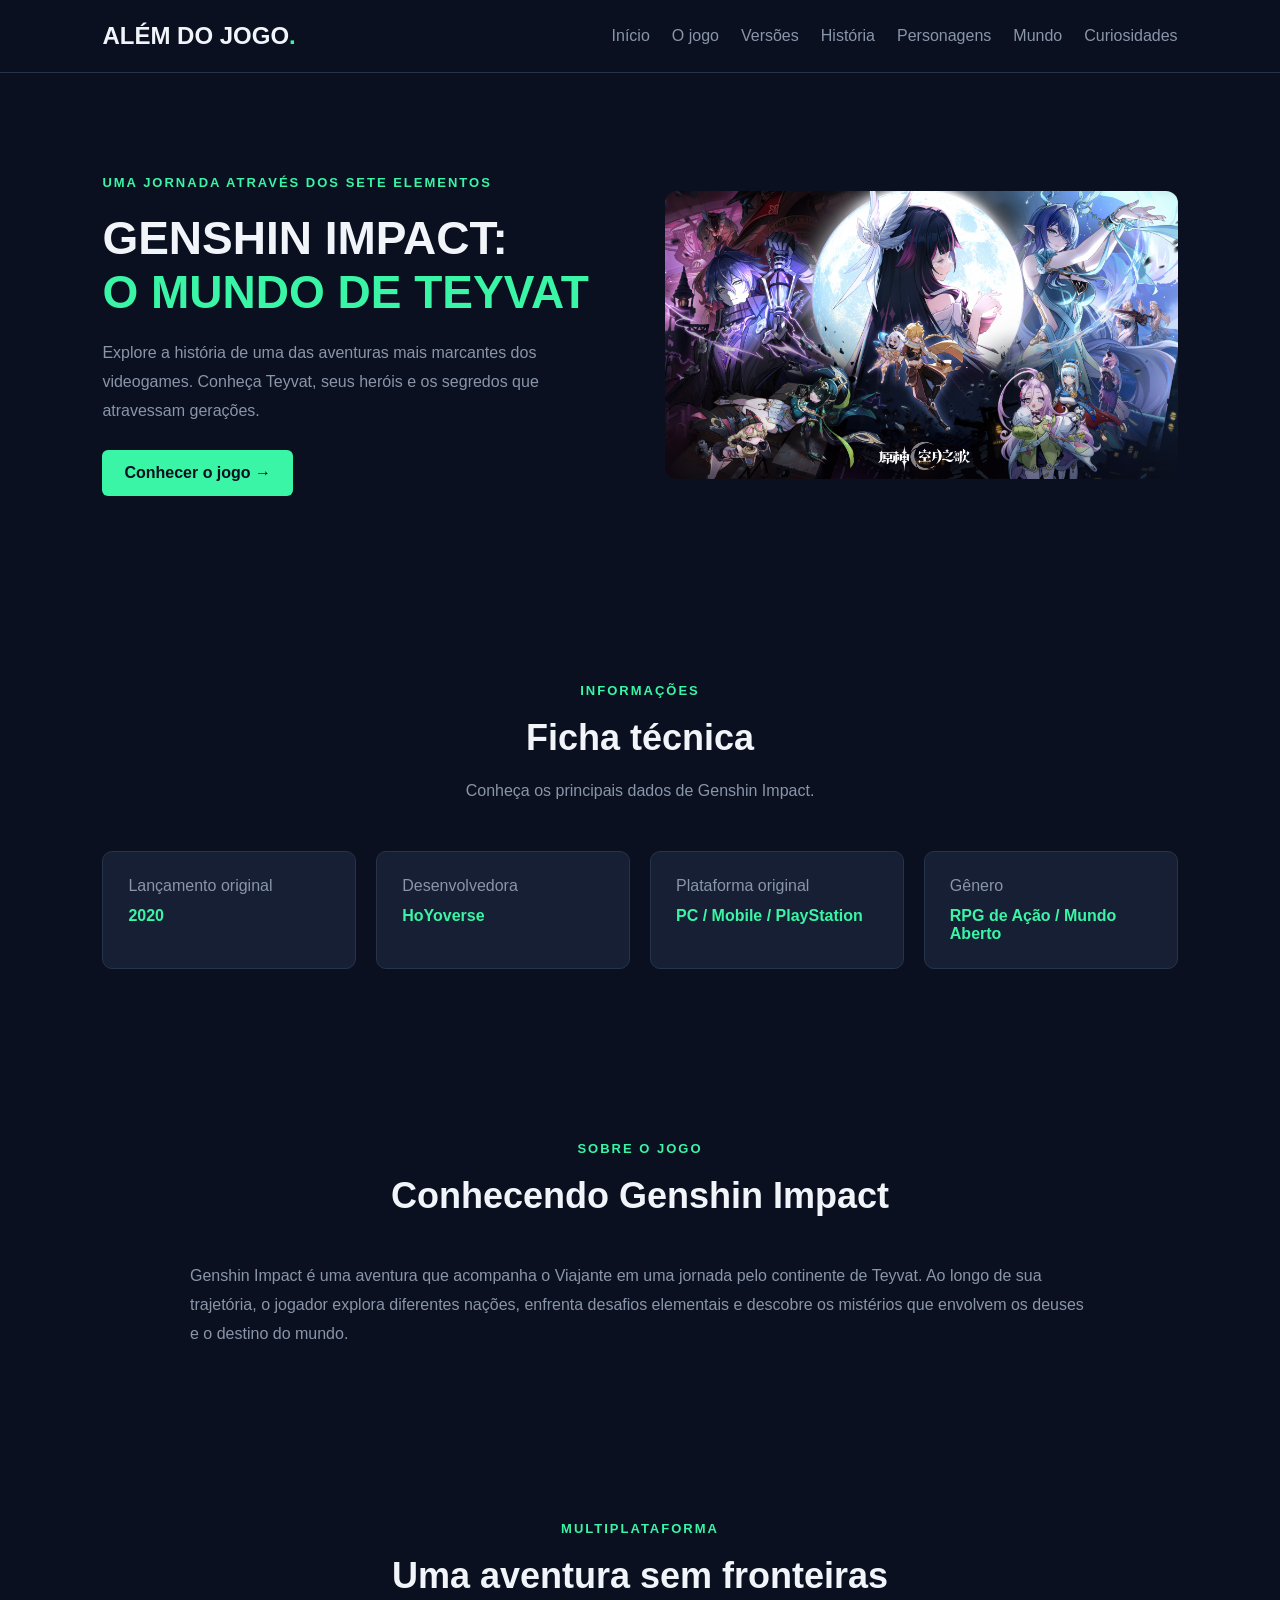
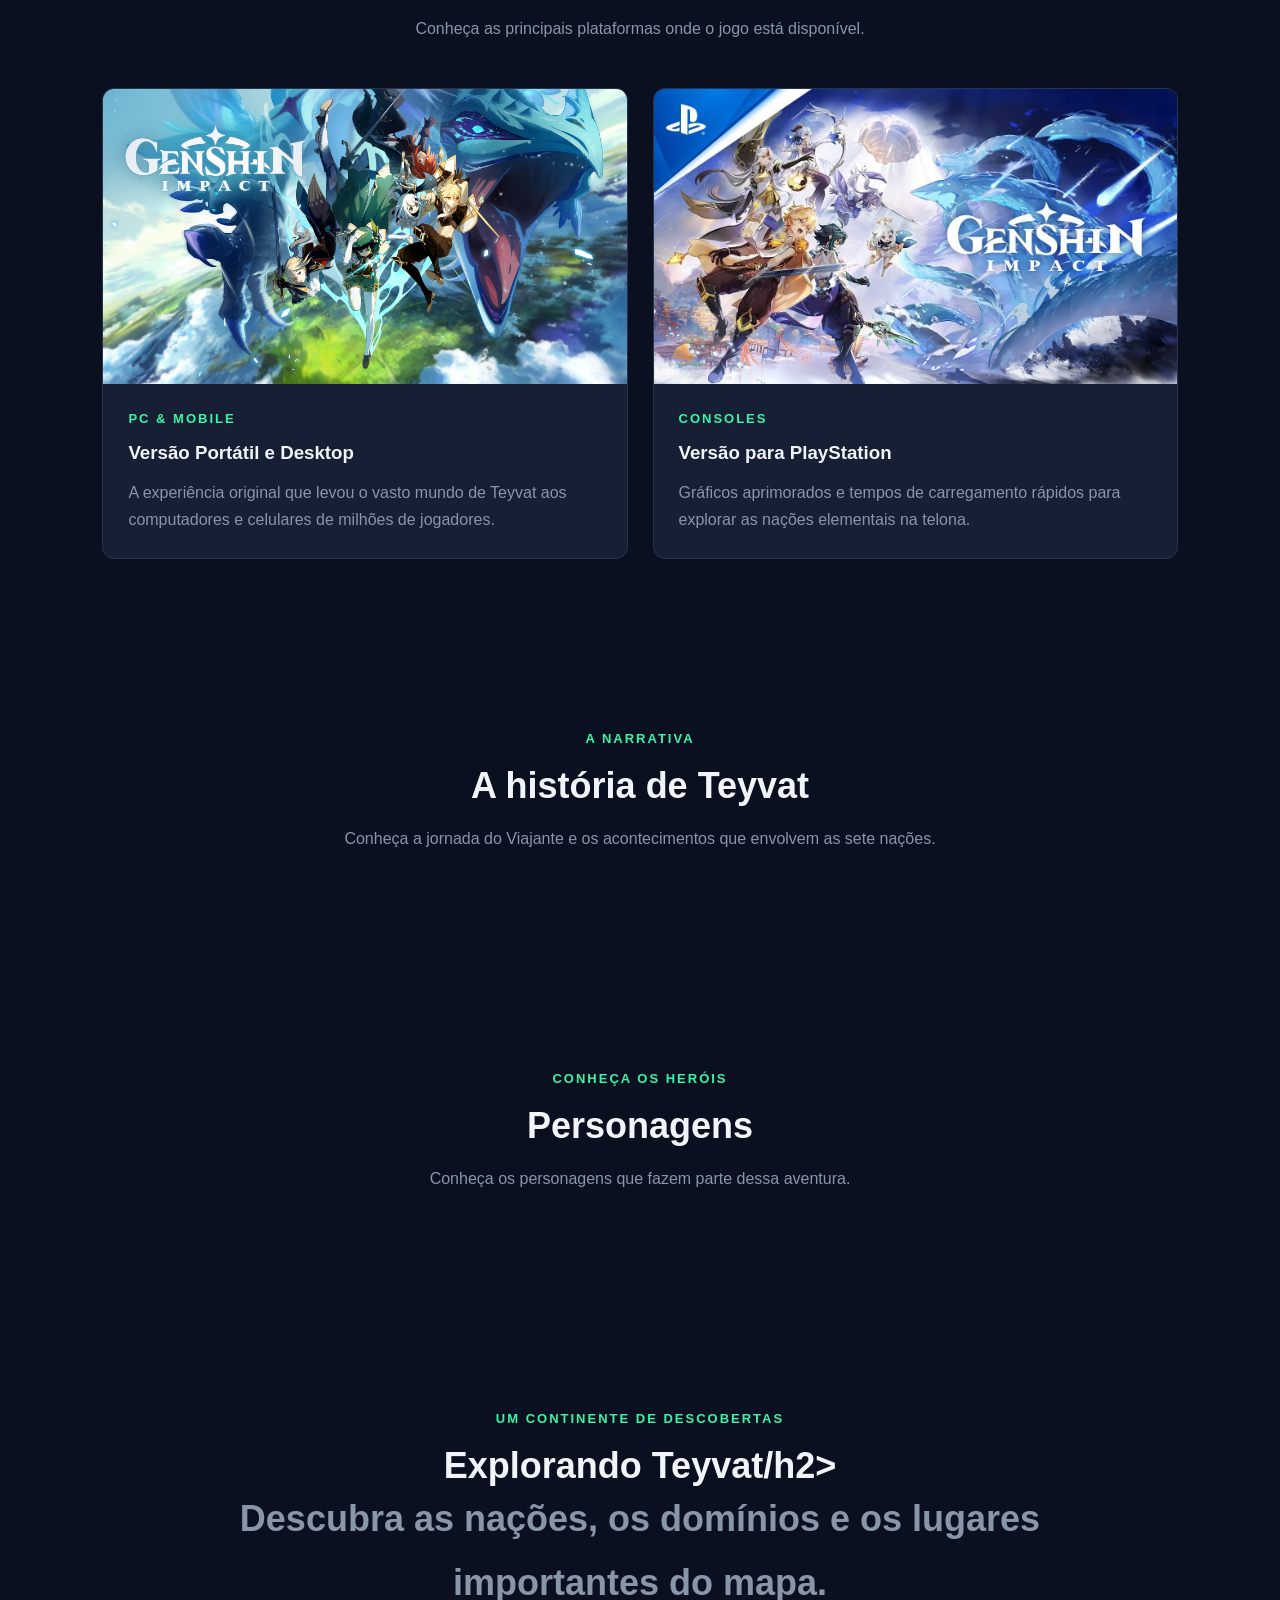
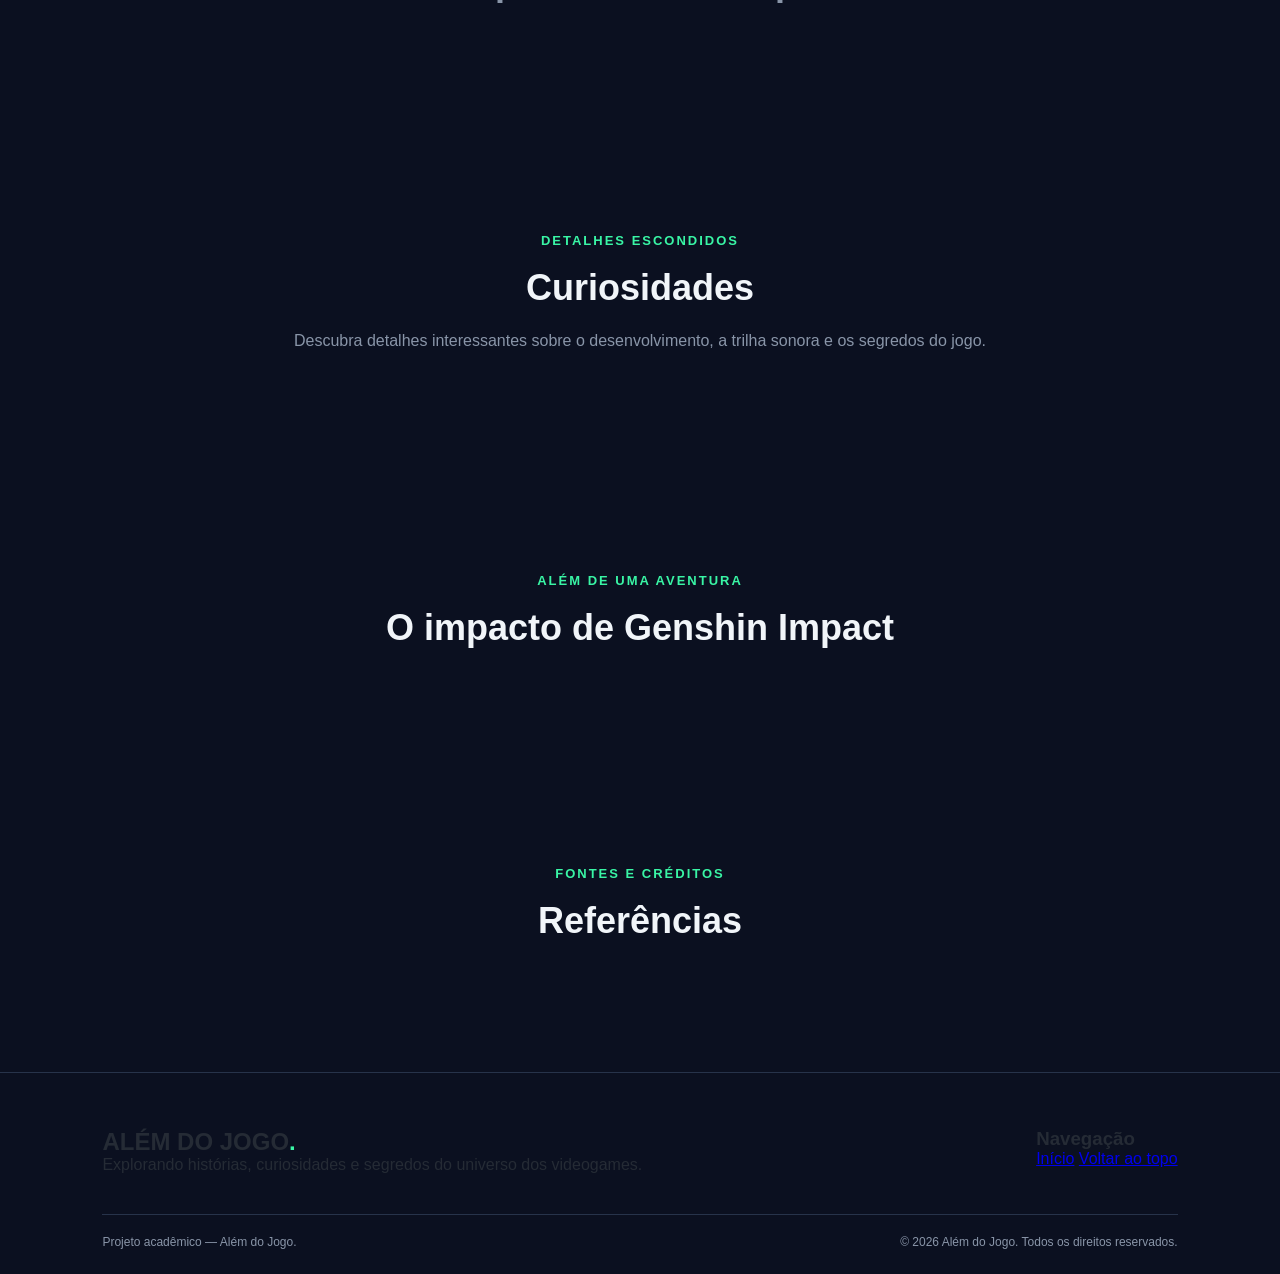
==== pages/genshin.html @ 9cc06ece "Feature:Genshin impact e htmls de cada jogo" ====
<!DOCTYPE html>
<html lang="pt-BR">

<head>
    <meta charset="UTF-8">
    <meta name="viewport" content="width=device-width, initial-scale=1.0">

    <title>Genshin Impact | Além do Jogo</title>

    <!-- CSS GLOBAL -->
    <link rel="stylesheet" href="../css/style.css">

    <!-- CSS EXCLUSIVO DA PÁGINA -->
    <link rel="stylesheet" href="../css/genshin.css">
</head>

<body>

    <!-- CABEÇALHO -->
    <header class="zelda-header">

        <a href="../index.html" class="zelda-logo">
            ALÉM DO JOGO<span>.</span>
        </a>

        <nav class="zelda-nav">
            <a href="../index.html">Início</a>
            <a href="#apresentacao">O jogo</a>
            <a href="#versoes">Versões</a>
            <a href="#historia">História</a>
            <a href="#personagens">Personagens</a>
            <a href="#hyrule">Mundo</a>
            <a href="#curiosidades">Curiosidades</a>
        </nav>

    </header>


    <main>

        <!-- APRESENTAÇÃO -->
        <section class="zelda-hero" id="apresentacao">

            <div class="zelda-hero-conteudo">

                <span class="zelda-etiqueta">
                    UMA JORNADA ATRAVÉS DOS SETE ELEMENTOS
                </span>

                <h1>
                    GENSHIN IMPACT:
                    <span>O MUNDO DE TEYVAT</span>
                </h1>

                <p>
                    Explore a história de uma das aventuras mais
                    marcantes dos videogames. Conheça Teyvat,
                    seus heróis e os segredos que atravessam gerações.
                </p>

                <a href="#conhecendo" class="zelda-botao">
                    Conhecer o jogo →
                </a>

            </div>

            <div class="zelda-hero-imagem">

                <img
                    src="../assets/images/genshin.jpg"
                    alt="Imagem de divulgação de The Legend of Zelda"
                >

            </div>

        </section>


        <!-- FICHA TÉCNICA -->
        <section class="zelda-secao" id="ficha">

            <div class="zelda-titulo-secao">

                <span class="zelda-etiqueta">INFORMAÇÕES</span>

                <h2>Ficha técnica</h2>

                <p>
                    Conheça os principais dados de Genshin Impact.
                </p>

            </div>

            <div class="zelda-ficha">

                <div class="zelda-ficha-item">
                    <span>Lançamento original</span>
                    <strong>2020</strong>
                </div>

                <div class="zelda-ficha-item">
                    <span>Desenvolvedora</span>
                    <strong>HoYoverse</strong>
                </div>

                <div class="zelda-ficha-item">
                    <span>Plataforma original</span>
                    <strong>PC / Mobile / PlayStation</strong>
                </div>

                <div class="zelda-ficha-item">
                    <span>Gênero</span>
                    <strong>RPG de Ação / Mundo Aberto</strong>
                </div>

            </div>

        </section>


        <!-- CONHECENDO O JOGO -->
        <section class="zelda-secao" id="conhecendo">

            <div class="zelda-titulo-secao">

                <span class="zelda-etiqueta">SOBRE O JOGO</span>

                <h2>Conhecendo Genshin Impact</h2>

            </div>

            <div class="zelda-texto">

                <p>
                    Genshin Impact é uma aventura que acompanha o Viajante em uma jornada pelo continente de Teyvat.
                    Ao longo de sua trajetória, o jogador explora diferentes nações,
                    enfrenta desafios elementais e descobre os mistérios
                    que envolvem os deuses e o destino do mundo.
                </p>

            </div>

        </section>


        <!-- VERSÕES -->
        <section class="zelda-secao" id="versoes">

            <div class="zelda-titulo-secao">

                <span class="zelda-etiqueta">MULTIPLATAFORMA</span>

                <h2>Uma aventura sem fronteiras</h2>

                <p>
                    Conheça as principais plataformas onde o jogo está disponível.
                </p>

            </div>

            <div class="zelda-versoes">

                <article class="zelda-versao-card">

                    <div class="zelda-versao-imagem">
                        <img
                            src="../assets/images/genshinpc1.jpg"
                            alt="The Legend of Zelda: Ocarina of Time, versão original de 1998"
                            loading="lazy"
                        >

                    </div>

                    <div class="zelda-versao-conteudo">

                        <span class="zelda-etiqueta">PC & MOBILE</span>

                        <h3>Versão Portátil e Desktop</h3>

                        <p>
                            A experiência original que levou o vasto mundo de Teyvat
                            aos computadores e celulares de milhões de jogadores.
                        </p>

                    </div>

                </article>


                <article class="zelda-versao-card">

                    <div class="zelda-versao-imagem">
                        <img
                            src="../assets/images/genshinps4.jpeg"
                            alt="The Legend of Zelda: Ocarina of Time, versão remake de 2026"
                            loading="lazy"
                        >
                    </div>

                    <div class="zelda-versao-conteudo">

                        <span class="zelda-etiqueta">CONSOLES</span>

                        <h3>Versão para PlayStation</h3>

                        <p>
                            Gráficos aprimorados e tempos de carregamento rápidos
                            para explorar as nações elementais na telona.
                        </p>

                    </div>

                </article>

            </div>

        </section>


        <!-- HISTÓRIA -->
        <section class="zelda-secao" id="historia">

            <div class="zelda-titulo-secao">

                <span class="zelda-etiqueta">A NARRATIVA</span>

                <h2>A história de Teyvat</h2>

                <p>
                    Conheça a jornada do Viajante e os acontecimentos
                    que envolvem as sete nações.
                </p>

            </div>

            <div class="zelda-texto">
                <!-- Conteúdo da história será desenvolvido posteriormente -->
            </div>

        </section>


        <!-- PERSONAGENS -->
        <section class="zelda-secao" id="personagens">

            <div class="zelda-titulo-secao">

                <span class="zelda-etiqueta">CONHEÇA OS HERÓIS</span>

                <h2>Personagens</h2>

                <p>
                    Conheça os personagens que fazem parte dessa aventura.
                </p>

            </div>

            <div class="zelda-personagens">
                <!-- Cards dos personagens serão adicionados posteriormente -->
            </div>

        </section>


        <!-- HYRULE -->
        <section class="zelda-secao" id="hyrule">

            <div class="zelda-titulo-secao">

                <span class="zelda-etiqueta">UM CONTINENTE DE DESCOBERTAS</span>

                <h2>Explorando Teyvat/h2>

                <p>
                    Descubra as nações, os domínios e os lugares
                    importantes do mapa.
                </p>

            </div>

            <div class="zelda-regioes">
                <!-- Cards das regiões serão adicionados posteriormente -->
            </div>

        </section>


        <!-- CURIOSIDADES -->
        <section class="zelda-secao" id="curiosidades">

            <div class="zelda-titulo-secao">

                <span class="zelda-etiqueta">DETALHES ESCONDIDOS</span>

                <h2>Curiosidades</h2>

                <p>
                    Descubra detalhes interessantes sobre o desenvolvimento,
                    a trilha sonora e os segredos do jogo.
                </p>

            </div>

            <div class="zelda-curiosidades">
                <!-- Conteúdo será desenvolvido posteriormente -->
            </div>

        </section>


        <!-- LEGADO -->
        <section class="zelda-secao" id="legado">

            <div class="zelda-titulo-secao">

                <span class="zelda-etiqueta">ALÉM DE UMA AVENTURA</span>

                <h2>O impacto de Genshin Impact</h2>

            </div>

            <div class="zelda-texto">
                <!-- Conteúdo será desenvolvido posteriormente -->
            </div>

        </section>


        <!-- REFERÊNCIAS -->
        <section class="zelda-secao" id="referencias">

            <div class="zelda-titulo-secao">

                <span class="zelda-etiqueta">FONTES E CRÉDITOS</span>

                <h2>Referências</h2>

            </div>

            <div class="zelda-referencias">
                <!-- Fontes e créditos das imagens serão adicionados aqui -->
            </div>

        </section>

    </main>


    <!-- RODAPÉ -->
    <footer class="rodape">

        <div class="rodape-conteudo">

            <div>
                <h2>ALÉM DO JOGO<span>.</span></h2>

                <p>
                    Explorando histórias, curiosidades e segredos
                    do universo dos videogames.
                </p>
            </div>

            <div>
                <h3>Navegação</h3>

                <a href="../index.html">Início</a>
                <a href="#apresentacao">Voltar ao topo</a>
            </div>

        </div>

        <div class="rodape-final">
            <p>Projeto acadêmico — Além do Jogo.</p>
            <p>© 2026 Além do Jogo. Todos os direitos reservados.</p>
        </div>

    </footer>

</body>
</html>
---- css/style.css ----
/*
   1. VARIÁVEIS GLOBAIS
*/

:root {
    --cor-principal: #101A30;
    --cor-destaque: #D6B56D;
    --cor-secundaria: #477A56;
    --cor-fundo: #F4F5F2;
    --cor-texto: #252B35;
    --cor-borda: #DCE1E5;
}

/*
   2. CONFIGURAÇÕES GERAIS
*/

* {
    margin: 0;
    padding: 0;
    box-sizing: border-box;
}

body {
    background-color: var(--cor-fundo);
    color: var(--cor-texto);
    font-family: Arial, sans-serif;
}

header {
    background-color: var(--cor-principal);
    color: white;
    padding: 30px;
    text-align: center;
}

header h1 {
    color: var(--cor-destaque);
    margin-bottom: 10px;
}



.cabecalho {
    background-color: #0B1020;

    display: flex;
    justify-content: space-between;
    align-items: center;

    padding: 20px 8%;
    border-bottom: 1px solid #27334A;
}


.logo {
    color: #F1F5F9;
    font-size: 23px;
    font-weight: bold;
    text-decoration: none;
}

.logo span {
    color: #39F5A5;
}


.menu {
    display: flex;
    gap: 30px;
}

.menu a {
    color: #8995A8;
    text-decoration: none;
    font-size: 14px;

    transition: color 0.3s;
}

.menu a:hover {
    color: #39F5A5;
}


/*
   BANNER PRINCIPAL
*/

.banner {
    background-color: #0B1020;

    min-height: 450px;
    padding: 70px 8%;

    display: flex;
    align-items: center;
}

.banner-conteudo {
    max-width: 600px;
}

.etiqueta {
    color: #39F5A5;
    font-size: 12px;
    font-weight: bold;
    letter-spacing: 2px;
}

.banner h1 {
    color: #F1F5F9;
    font-size: 46px;
    line-height: 1.2;
    margin: 20px 0;
}

.banner p {
    color: #8995A8;
    font-size: 16px;
    margin-bottom: 25px;
}

.botao {
    display: inline-block;

    background-color: #39F5A5;
    color: #0B1020;

    padding: 12px 22px;
    border-radius: 6px;

    font-weight: bold;
    text-decoration: none;

    transition: 0.3s;
}

.botao:hover {
    background-color: #D6B56D;
    transform: translateY(-3px);
}


/* ILUSTRAÇÃO DO BANNER */

.banner-visual {
    flex: 1;
    min-height: 350px;

    background-color: #151E32;
    border: 1px solid #27334A;
    border-radius: 16px;

    display: flex;
    align-items: center;
    justify-content: center;

    position: relative;
}

.portal {
    width: 210px;
    height: 210px;

    border: 2px solid #39F5A5;
    border-radius: 50%;

    display: flex;
    align-items: center;
    justify-content: center;

    box-shadow: 0 0 25px rgba(57, 245, 165, 0.3);
    animation: pulsar 3s ease-in-out infinite;
}

.portal-centro {
    width: 145px;
    height: 145px;

    border: 1px solid #D6B56D;
    border-radius: 50%;

    display: flex;
    align-items: center;
    justify-content: center;
}

.portal-centro span {
    color: #39F5A5;
    font-size: 55px;
}

.texto-visual {
    position: absolute;
    bottom: 20px;

    color: #F1F5F9;
    font-size: 12px;
    letter-spacing: 4px;
}

/* ANIMAÇÃO DO PORTAL */

@keyframes pulsar {

    0%, 100% {
        transform: scale(1);
        box-shadow: 0 0 25px rgba(57, 245, 165, 0.3);
    }

    50% {
        transform: scale(1.04);
        box-shadow: 0 0 40px rgba(57, 245, 165, 0.55);
    }

}


/* 
   SEÇÃO DE CURIOSIDADES
 */

.curiosidades {
    background-color: #0B1020;
    padding: 70px 8%;
}

.secao-titulo {
    text-align: center;
    margin-bottom: 45px;
}

.secao-titulo h2 {
    color: #F1F5F9;
    font-size: 32px;
    margin: 12px 0;
}

.secao-titulo p {
    color: #8995A8;
    font-size: 15px;
}


/*
   CARDS DOS JOGOS
*/

.lista-jogos {
    display: grid;

    grid-template-columns: repeat(2, 1fr);
    gap: 25px;

    align-items: start;
}

/* CARD INDIVIDUAL */

.card-jogo {
    background-color: #151E32;

    border: 1px solid #27334A;
    border-radius: 12px;

    padding: 25px;

    transition: transform 0.3s, border-color 0.3s;
}

/* EFEITO AO PASSAR O MOUSE */

.card-jogo:hover {
    transform: translateY(-5px);
    border-color: #39F5A5;
}

.card-conteudo {
    display: flex;
    flex-direction: column;
    align-items: flex-start;
}

.categoria {
    color: #39F5A5;
    font-size: 11px;
    font-weight: bold;
    letter-spacing: 2px;
}

.card-jogo h3 {
    color: #F1F5F9;
    font-size: 21px;
    margin: 12px 0;
}

.card-jogo p {
    color: #8995A8;
    font-size: 14px;
    margin-bottom: 20px;
}

.card-jogo a {
    color: #39F5A5;
    font-weight: bold;
    text-decoration: none;

    transition: color 0.3s;
}

.card-jogo a:hover {
    color: #D6B56D;
}

/* CENTRALIZAR O ÚLTIMO CARD */

.card-jogo:last-child:nth-child(odd) {
    grid-column: 1 / -1;
    width: calc(50% - 12.5px);
    justify-self: center;
}


/* IMAGEM DOS CARDS */

.imagem-card {
    width: 100%;
    margin: 0;
    overflow: hidden;
}


.imagem-jogo {
    display: block;
    width: 100%;
    aspect-ratio: 2.2 / 1;

    object-fit: cover;
    object-position: center 35%;

    border-radius: 8px;
}


/* CRÉDITOS DA IMAGEM */

.imagem-card figcaption {
    color: #8995A8;
    font-size: 11px;
    margin-top: 10px;
    margin-bottom: 12px;
}

.imagem-card figcaption a {
    color: #39F5A5;
    text-decoration: none;
}

.imagem-card figcaption a:hover {
    text-decoration: underline;
}


/* 
   RESPONSIVIDADE
 */

@media (max-width: 768px) {

    .banner {
        flex-direction: column;
        align-items: stretch;
        gap: 35px;
        min-height: auto;
        padding: 55px 6%;
    }

    .banner-conteudo {
        width: 100%;
        max-width: 100%;
    }

    .banner h1 {
        font-size: 34px;
    }

    .banner-visual {
        flex: none;
        width: 100%;
        min-height: 280px;
        box-sizing: border-box;
    }

    .portal {
        width: 170px;
        height: 170px;
    }

    .texto-visual {
        font-size: 10px;
        letter-spacing: 3px;
    }

    
    .lista-jogos {
        grid-template-columns: 1fr;
    }

    .card-jogo:last-child:nth-child(odd) {
        grid-column: auto;
        width: 100%;
    }

        /* CABEÇALHO PARA CELULARES */

    .cabecalho {
        flex-direction: column;
        gap: 18px;
        padding: 18px 6%;
    }

    .menu {
        flex-wrap: wrap;
        justify-content: center;
        gap: 20px;
    }

    .menu a {
        font-size: 13px;
    }

}


/* SEÇÃO SOBRE */

.sobre {
    background-color: #0B1020;
    padding: 90px 8%;
}

.sobre-conteudo {
    max-width: 850px;
    margin: 0 auto;
}

.sobre h2 {
    color: #F1F5F9;
    font-size: 36px;
    margin: 20px 0;
}

.sobre p {
    color: #8995A8;
    font-size: 16px;
    line-height: 1.8;
    margin-bottom: 15px;
}


/* RODAPÉ */

.rodape {
    background-color: #0B1020;
    padding: 55px 8% 25px;
    border-top: 1px solid #27334A;
}

.rodape-conteudo {
    display: flex;
    justify-content: space-between;
    gap: 40px;
    padding-bottom: 40px;
}

.rodape-marca {
    max-width: 400px;
}

.rodape-marca p {
    color: #8995A8;
    font-size: 14px;
    line-height: 1.7;
    margin-top: 15px;
}

.rodape-links {
    display: flex;
    flex-direction: column;
    gap: 12px;
}

.rodape-links h3 {
    color: #F1F5F9;
    font-size: 16px;
    margin-bottom: 5px;
}

.rodape-links a {
    color: #8995A8;
    text-decoration: none;
    font-size: 14px;
    transition: color 0.3s;
}

.rodape-links a:hover {
    color: #39F5A5;
}

.rodape-final {
    border-top: 1px solid #27334A;
    padding-top: 20px;

    display: flex;
    justify-content: space-between;
    gap: 15px;
    flex-wrap: wrap;
}

.rodape-final p {
    color: #8995A8;
    font-size: 12px;
}

/* PAGINAÇÃO */

.pagination {
    font-family: Arial, Helvetica, sans-serif;
    display: flex;
    align-items: center;
    justify-content: center;
    background-color: #0B1020;
    height: 50px;
    padding: 0 20px;
}

.pagination .page {
    height: 40px;
    width: 40px;
    display: flex;
    align-items: center;
    justify-content: center;
    border-radius: 5px;
    background-color: #27334A;
    border: 1px solid #000;
    margin: 0 5px;
    color: rgb(244, 244, 244);
    font-weight: 700;
    cursor: pointer;
    transition: .3s;
}

.pagination .page:hover {
    filter: brightness(.8);
    background-color: #39F5A5;
    color: white;
}

.pagination .page.active {
    background-color: #39F5A5;
    color: aliceblue;
}

.pagination .control {
    color: #f5f5f5;
    font-weight: 700;
    cursor: pointer;
    transition: .3s;
}

.pagination .control:hover {
    color: #39F5A5;
}

.pagination .control.prev {
    margin-right: 10px;
}

.pagination .control.next {
    margin-left: 10px;
}

.secao-paginacao {
    display: none;
}
---- css/genshin.css ----
/* =================================
   ESTILIZAÇÃO DA PÁGINA ZELDA
================================= */

html {
    scroll-behavior: smooth;
    scroll-padding-top: 90px;
}

.zelda-header {
    position: sticky;
    top: 0;
    z-index: 1000;

    display: flex;
    align-items: center;
    justify-content: space-between;

    padding: 22px 8%;

    background-color: #0B1020;
    border-bottom: 1px solid #27334A;
}

.zelda-logo {
    color: #F1F5F9;
    font-size: 24px;
    font-weight: 800;
    text-decoration: none;
}

.zelda-logo span,
.rodape span {
    color: #39F5A5;
}

.zelda-nav {
    display: flex;
    gap: 22px;
}

.zelda-nav a {
    color: #8995A8;
    text-decoration: none;
    transition: 0.3s;
}

.zelda-nav a:hover {
    color: #39F5A5;
}


/* BANNER */

.zelda-hero {
    display: grid;
    grid-template-columns: 1fr 1fr;
    align-items: center;
    gap: 50px;

    padding: 100px 8%;
    background-color: #0B1020;
}

.zelda-hero-conteudo h1 {
    color: #F1F5F9;
    font-size: 46px;
    margin: 20px 0;
}

.zelda-hero-conteudo h1 span {
    display: block;
    color: #39F5A5;
}

.zelda-hero-conteudo p {
    color: #8995A8;
    line-height: 1.8;
    margin-bottom: 25px;
}

.zelda-etiqueta {
    color: #39F5A5;
    font-size: 13px;
    font-weight: 700;
    letter-spacing: 2px;
}

.zelda-hero-imagem img {
    display: block;
    width: 100%;
    border-radius: 12px;
    object-fit: cover;
}

.zelda-botao {
    display: inline-block;
    padding: 14px 22px;

    background-color: #39F5A5;
    color: #0B1020;

    border-radius: 6px;
    text-decoration: none;
    font-weight: 700;

    transition: 0.3s;
}

.zelda-botao:hover {
    transform: translateY(-3px);
}


/* SEÇÕES */

.zelda-secao {
    padding: 85px 8%;
    background-color: #0B1020;
}

.zelda-titulo-secao {
    max-width: 850px;
    margin: 0 auto 45px;
    text-align: center;
}

.zelda-titulo-secao h2 {
    color: #F1F5F9;
    font-size: 36px;
    margin: 18px 0;
}

.zelda-titulo-secao p,
.zelda-texto p {
    color: #8995A8;
    line-height: 1.8;
}

.zelda-texto {
    max-width: 900px;
    margin: auto;
}


/* FICHA TÉCNICA */

.zelda-ficha {
    display: grid;
    grid-template-columns: repeat(4, 1fr);
    gap: 20px;
}

.zelda-ficha-item {
    padding: 25px;
    background-color: #161F33;
    border: 1px solid #27334A;
    border-radius: 10px;
}

.zelda-ficha-item span,
.zelda-ficha-item strong {
    display: block;
}

.zelda-ficha-item span {
    color: #8995A8;
    margin-bottom: 12px;
}

.zelda-ficha-item strong {
    color: #39F5A5;
}


/* VERSÕES */

.zelda-versoes {
    display: grid;
    grid-template-columns: repeat(2, 1fr);
    gap: 25px;
}

.zelda-versao-card {
    overflow: hidden;
    background-color: #161F33;
    border: 1px solid #27334A;
    border-radius: 12px;
}


.zelda-versao-imagem {
    width: 100%;
    aspect-ratio: 16 / 9;
    overflow: hidden;
    background-color: #0B1020;
}

.zelda-versao-imagem img {
    display: block;
    width: 100%;
    height: 100%;
    object-fit: cover;
    object-position: center;
    transition: transform 0.4s ease;
}

.zelda-versao-card:hover .zelda-versao-imagem img {
    transform: scale(1.04);
}


.zelda-versao-conteudo {
    padding: 25px;
}

.zelda-versao-conteudo h3 {
    color: #F1F5F9;
    margin: 15px 0;
}

.zelda-versao-conteudo p {
    color: #8995A8;
    line-height: 1.7;
}


/* RESPONSIVIDADE */

@media (max-width: 900px) {

    .zelda-header {
        flex-direction: column;
        gap: 20px;
    }

    .zelda-nav {
        flex-wrap: wrap;
        justify-content: center;
    }

    .zelda-hero {
        grid-template-columns: 1fr;
    }

    .zelda-ficha {
        grid-template-columns: repeat(2, 1fr);
    }

}

@media (max-width: 600px) {

    .zelda-hero-conteudo h1 {
        font-size: 32px;
    }

    .zelda-ficha,
    .zelda-versoes {
        grid-template-columns: 1fr;
    }

    .zelda-secao {
        padding: 60px 6%;
    }

    .zelda-nav {
        gap: 12px;
    }

}
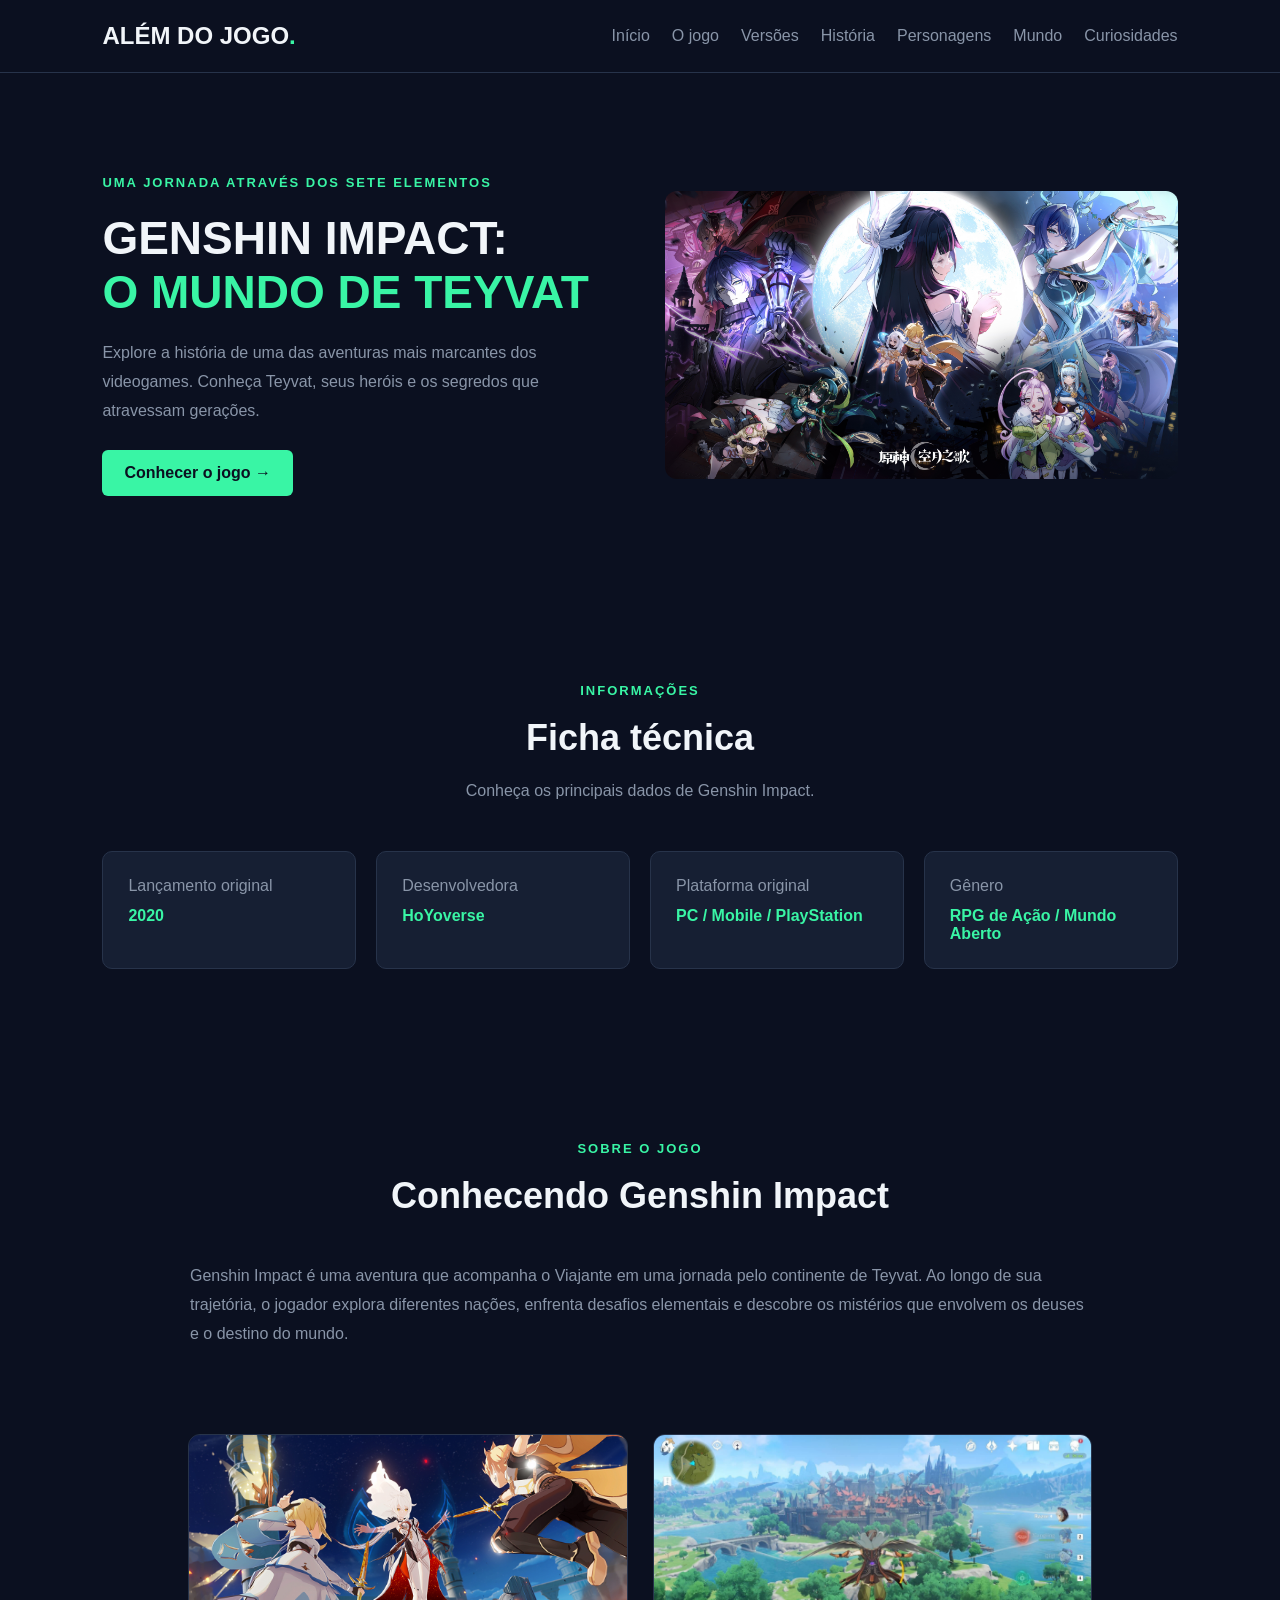
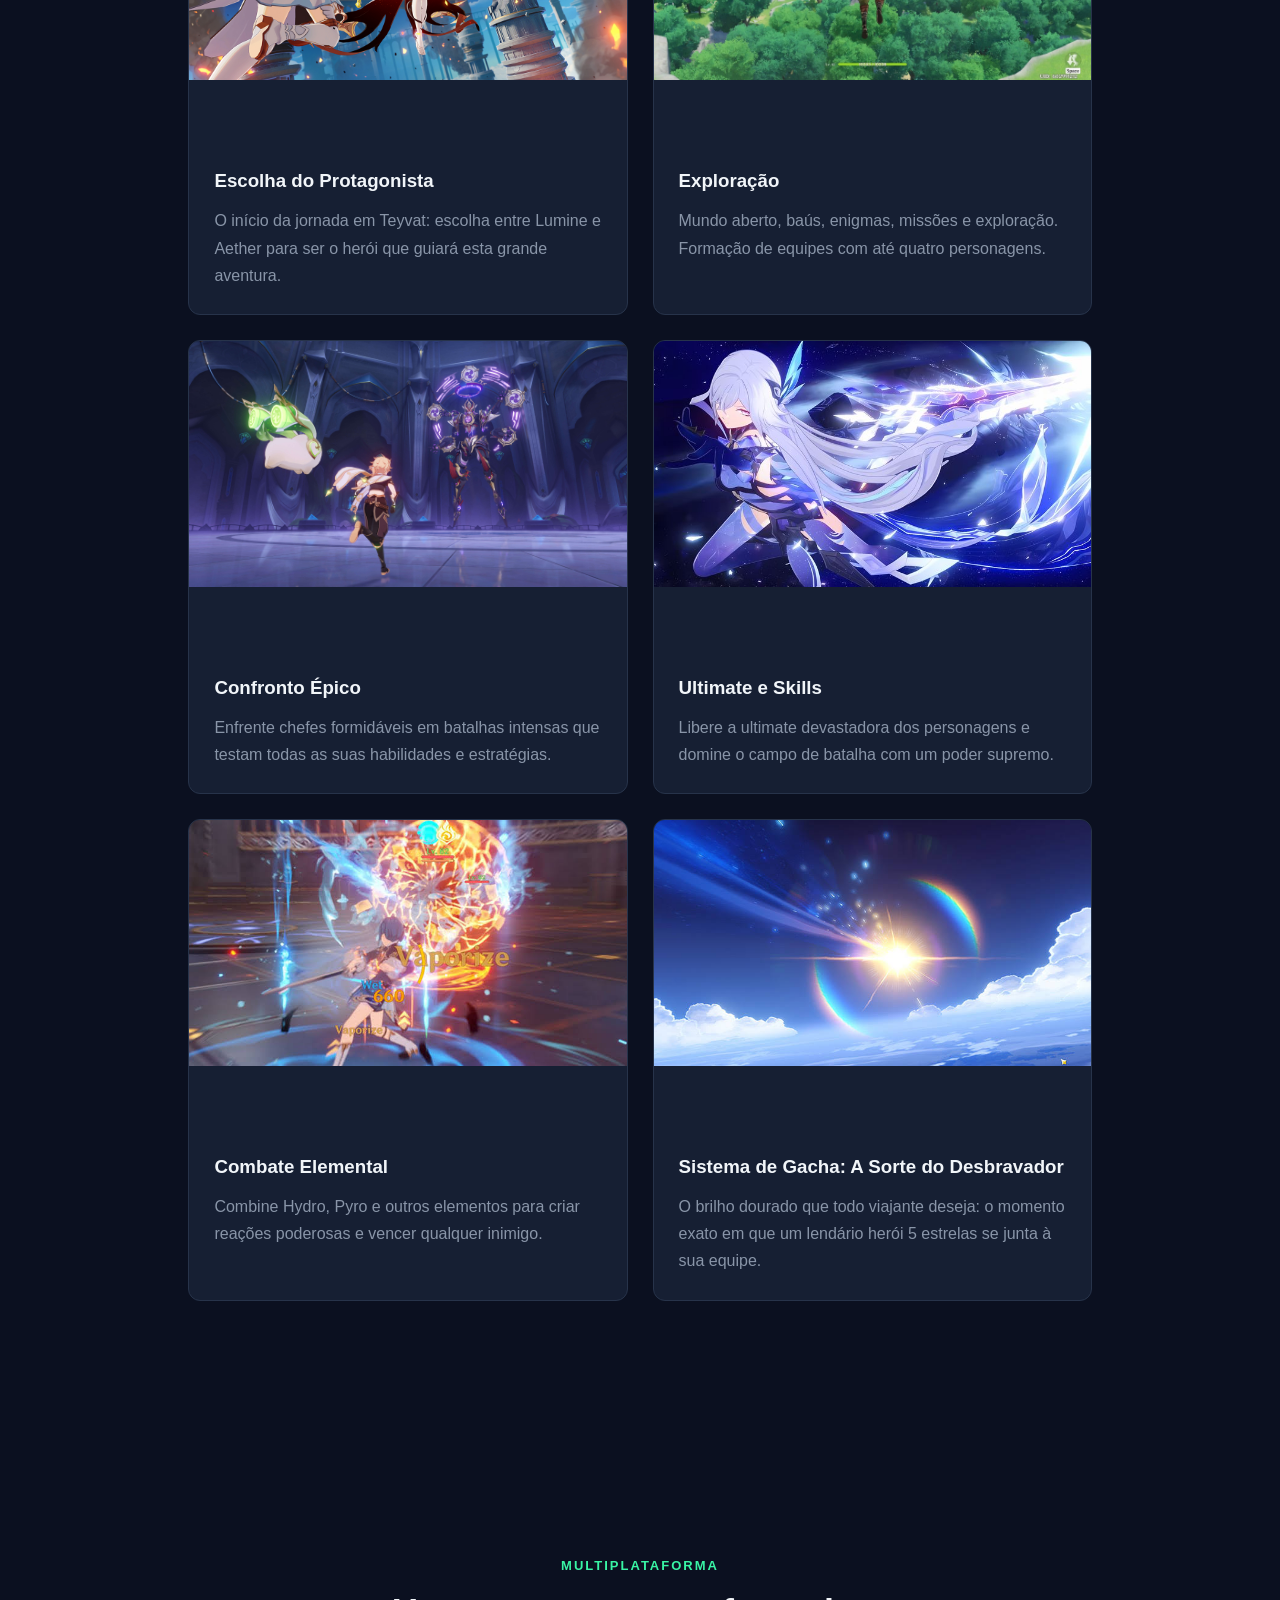
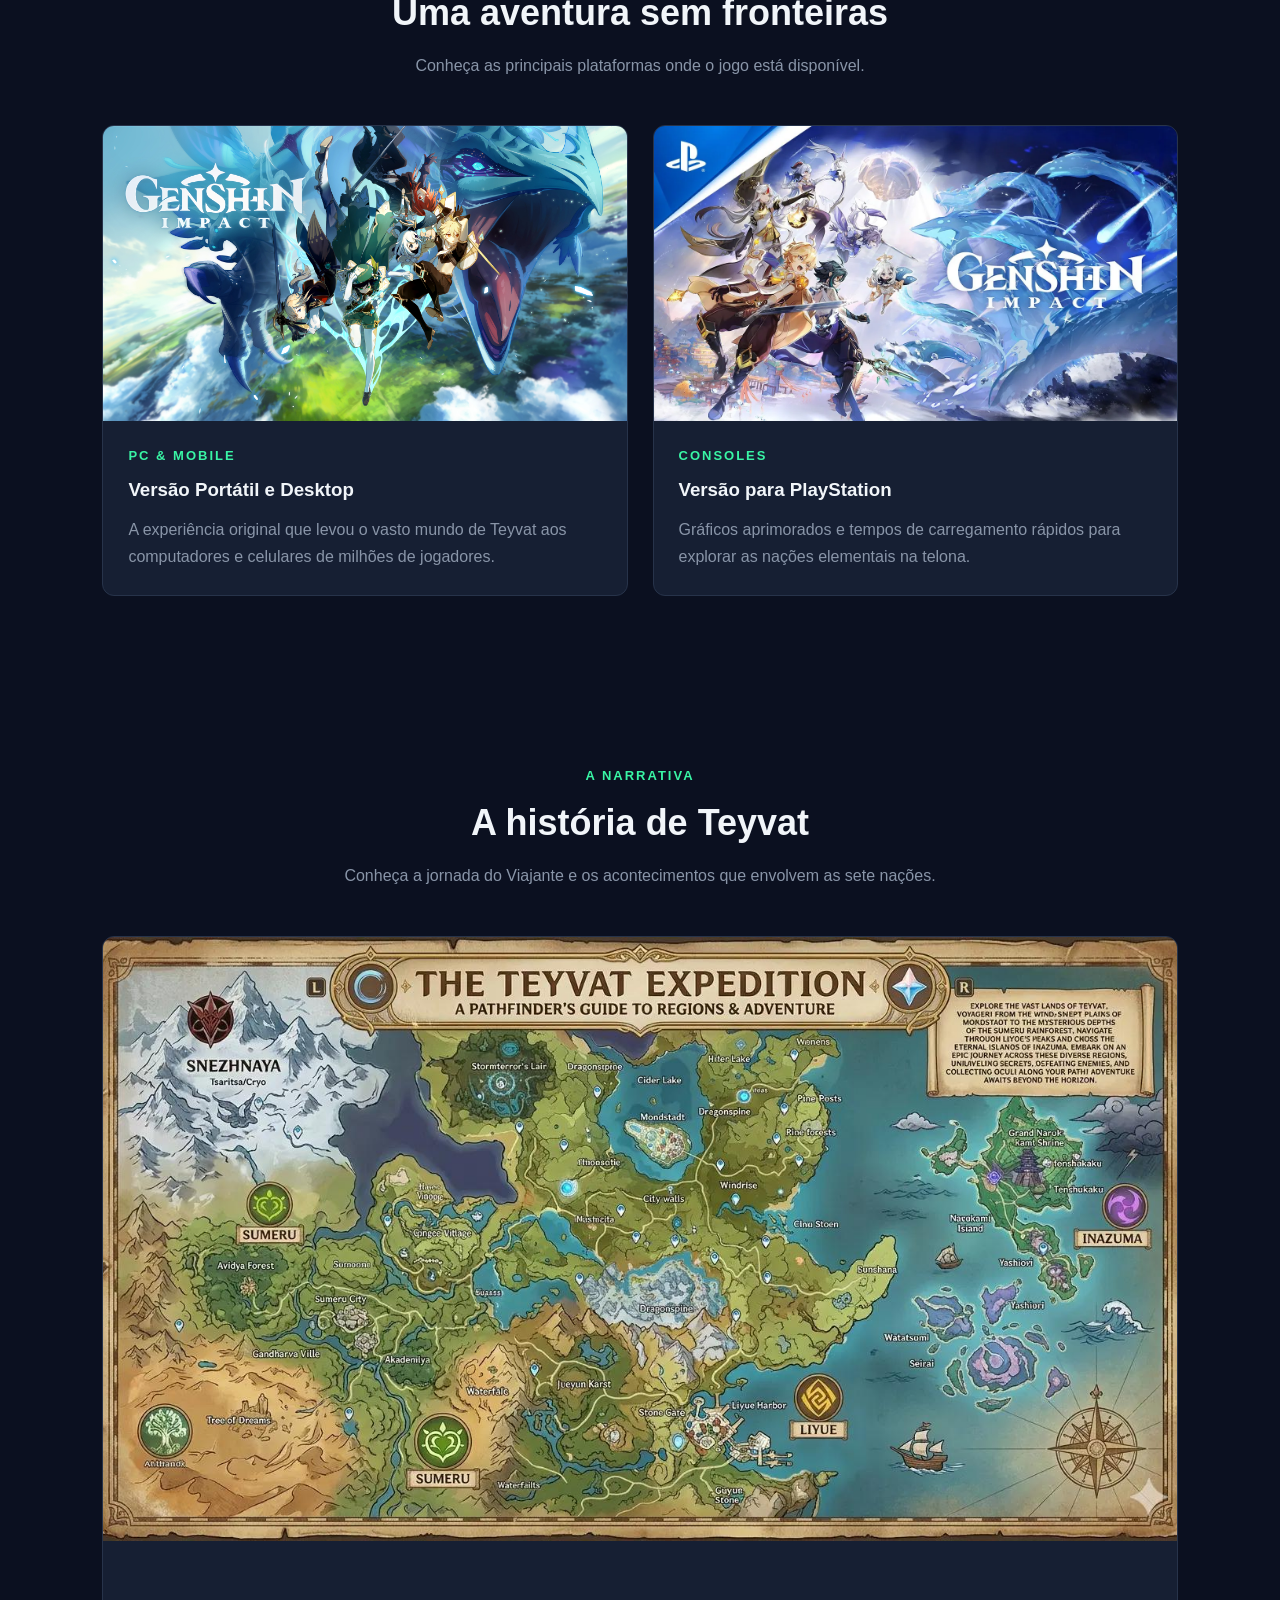
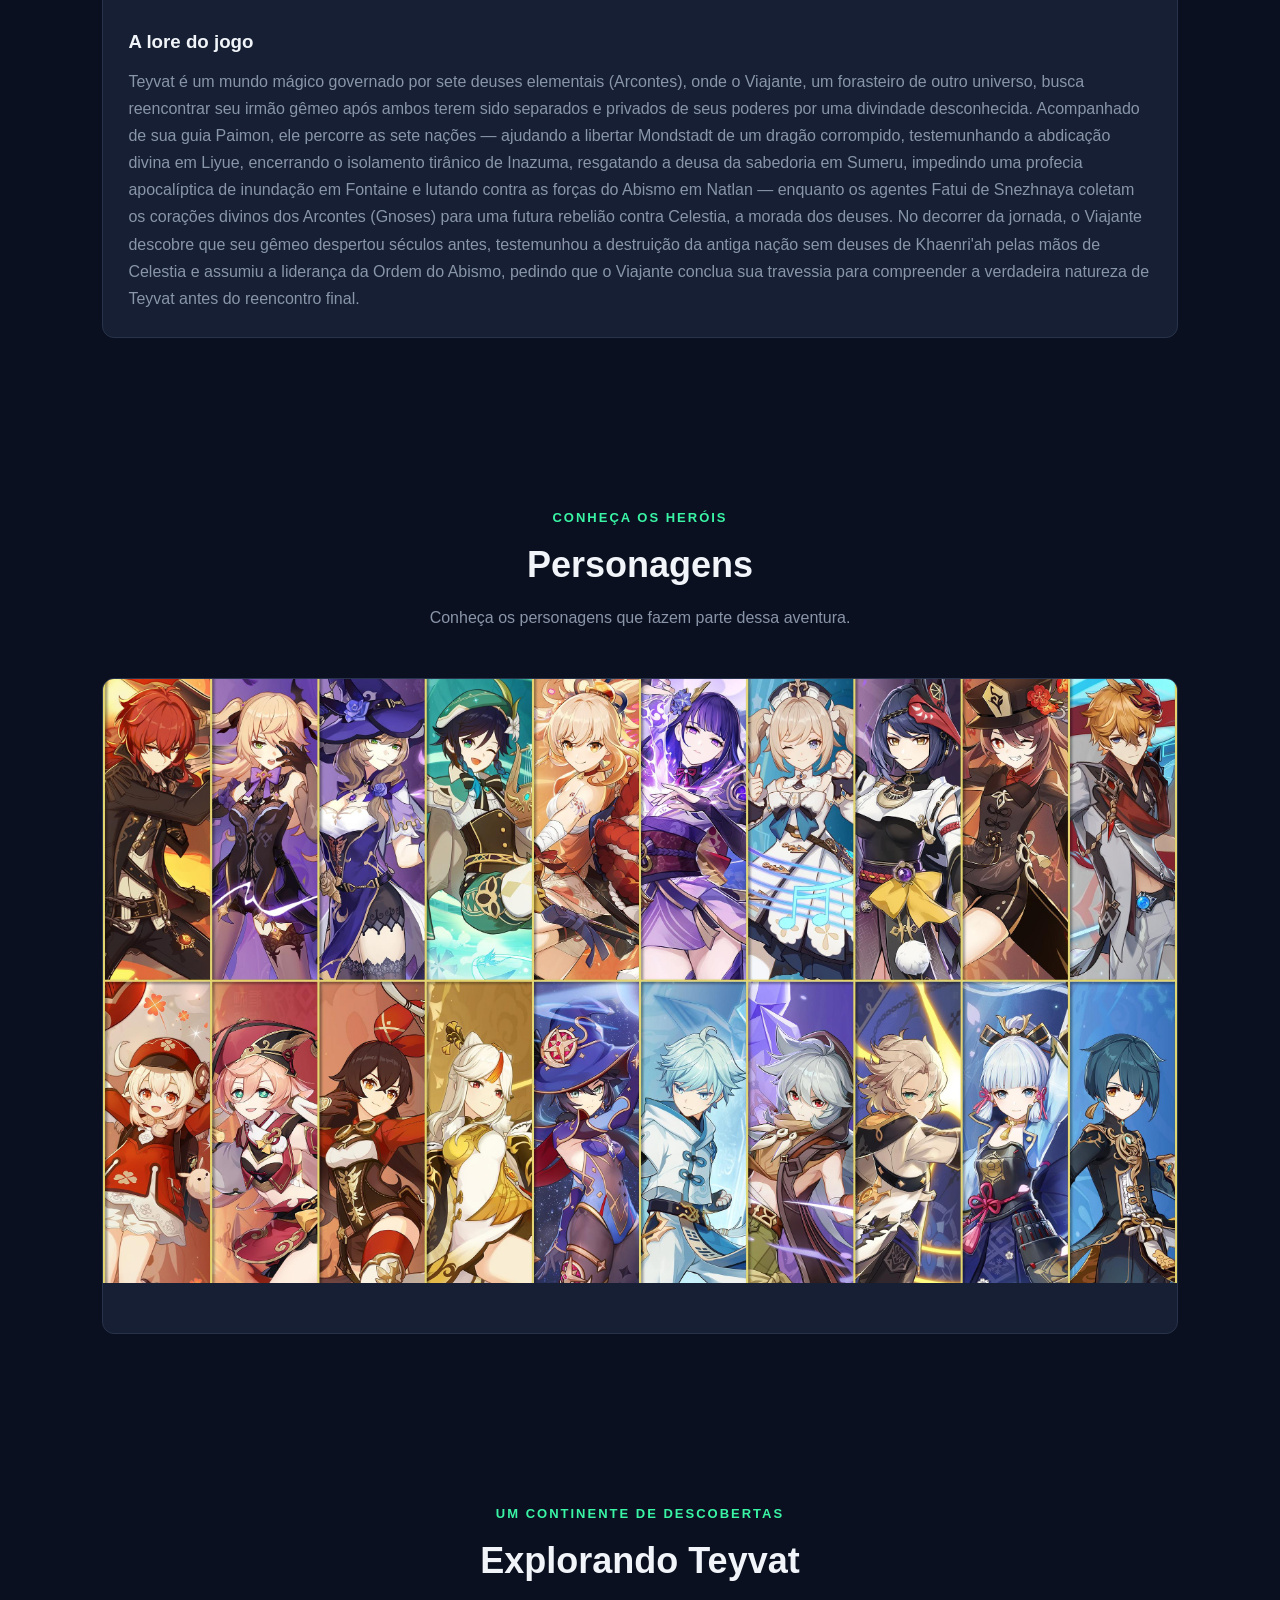
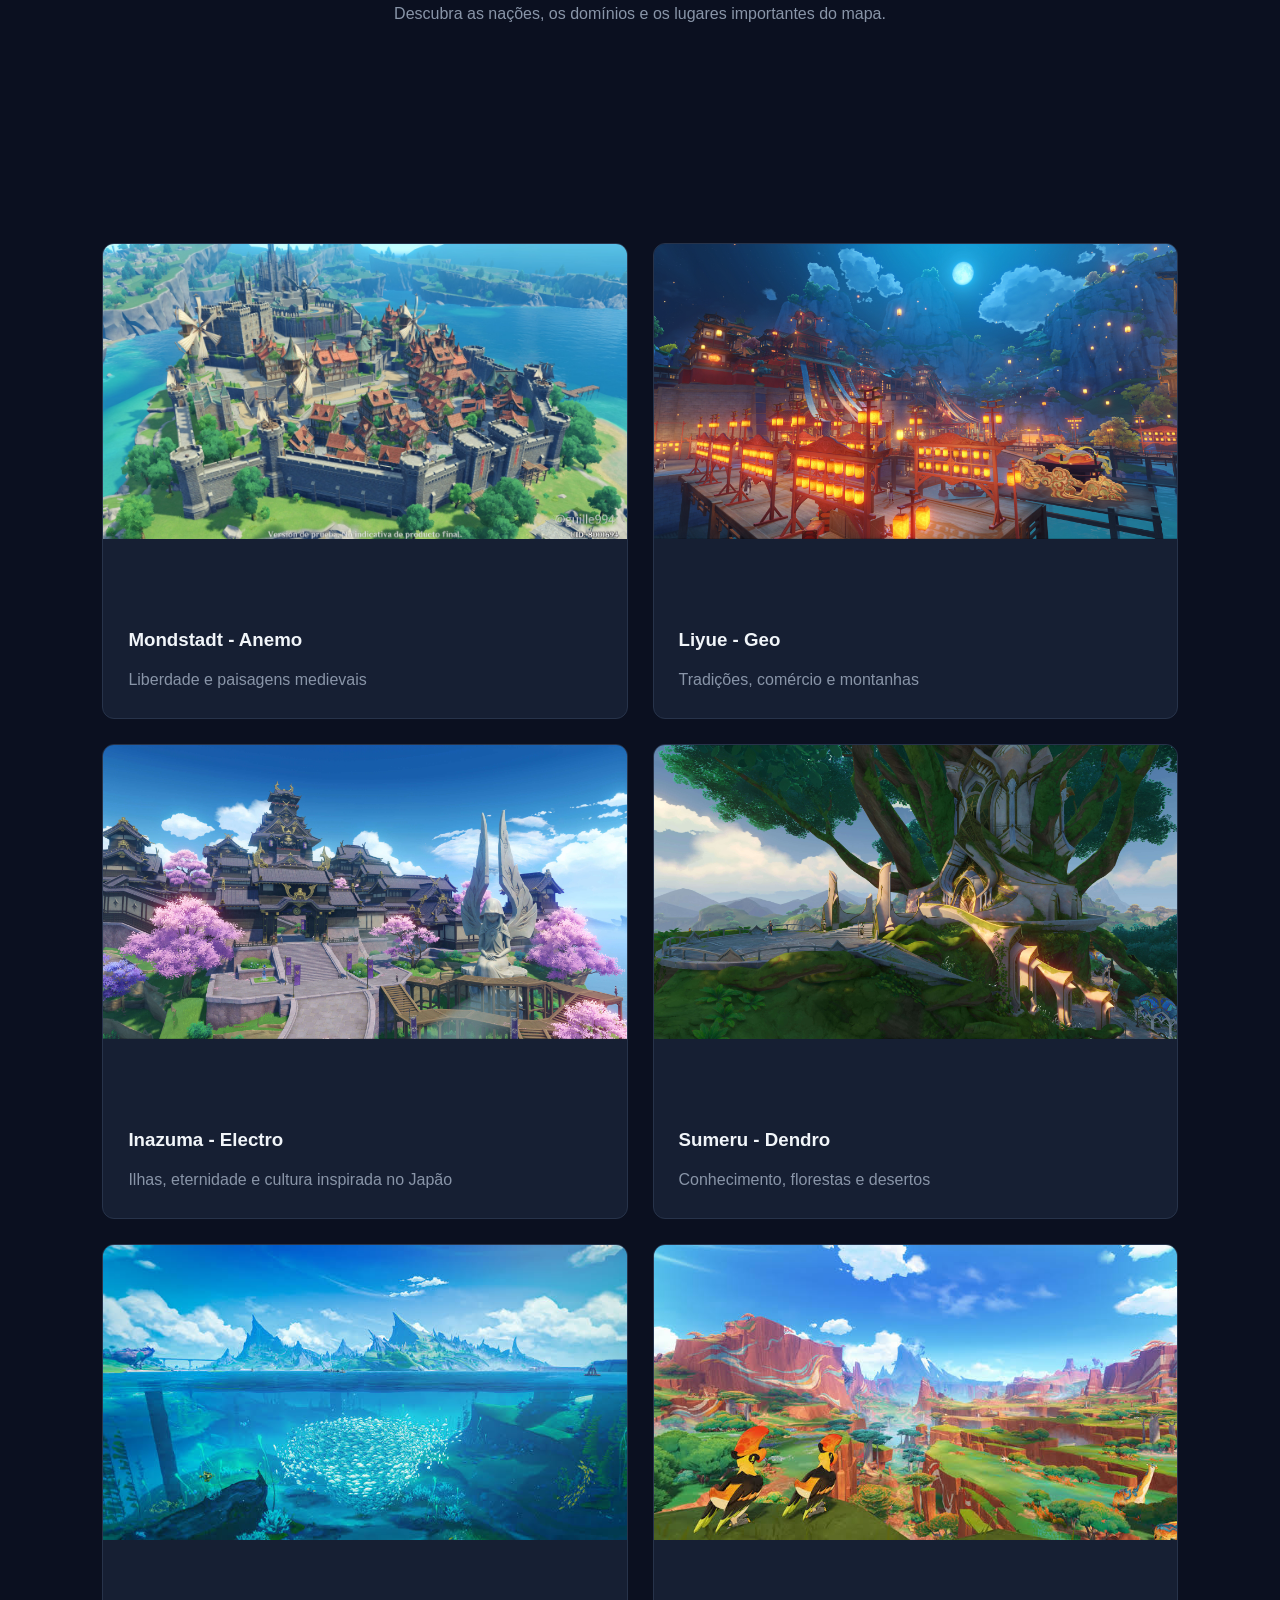
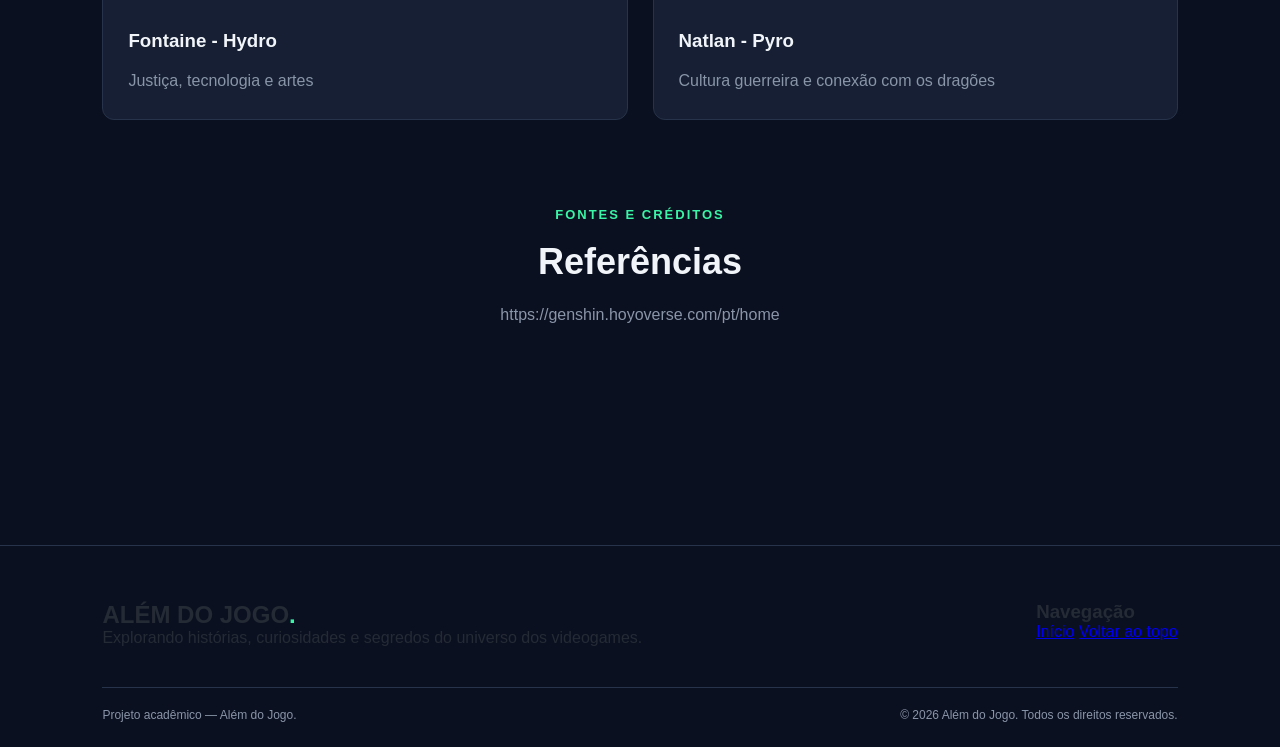
==== commit fac61f1b: "Html das páginas completas para serem redirecinadas + Página Genshin finalizada" ====
--- a/pages/genshin.html
+++ b/pages/genshin.html
@@ -141,6 +141,133 @@
 
             </div>
 
+            <!-- IMAGENS DO JOGO -->
+        <section class="zelda-secao" id="versoes">
+
+
+            <!-- CARD1 -->
+            <div class="zelda-versoes">
+                <article class="zelda-versao-card">
+
+                    <div class="zelda-versao-imagem">
+                        <img
+                            src="../assets/images/genshin/genshin history.jpg"
+                            alt="The Legend of Zelda: Ocarina of Time, versão original de 1998"
+                            loading="lazy"
+                            
+                        >
+
+                    </div>
+                   <div class="zelda-versao-conteudo">
+                    </div>
+                    <div class="zelda-versao-conteudo">
+                        <h3>Escolha do Protagonista</h3>
+                        <p>    
+                            O início da jornada em Teyvat: escolha entre Lumine e Aether para ser o herói que guiará esta grande aventura.
+                        </p>
+                    </div>
+                </article>
+
+                <!-- CARD2 -->
+                <article class="zelda-versao-card">
+                    <div class="zelda-versao-imagem">
+                        <img
+                            src="../assets/images/genshin/genshin mundo aberto.jpeg"
+                            alt="The Legend of Zelda: Ocarina of Time, versão remake de 2026"
+                            loading="lazy"
+                        >
+                    </div>
+                    <div class="zelda-versao-conteudo">
+                    </div>
+                     <div class="zelda-versao-conteudo">
+                        <h3>Exploração</h3>
+                        <p>    
+                            Mundo aberto, baús, enigmas, missões e exploração. Formação de equipes com até quatro personagens.
+                        </p>
+                    </div>
+                </article>
+
+                <!-- CARD3 -->
+                <article class="zelda-versao-card">
+                    <div class="zelda-versao-imagem">
+                        <img
+                            src="../assets/images/genshin/genshincombate.jpg"
+                            alt="The Legend of Zelda: Ocarina of Time, versão remake de 2026"
+                            loading="lazy"
+                        >
+                    </div>
+                    <div class="zelda-versao-conteudo">
+                    </div>
+                    <div class="zelda-versao-conteudo">
+                        <h3>Confronto Épico</h3>
+                        <p>    
+                            Enfrente chefes formidáveis em batalhas intensas que testam todas as suas habilidades e estratégias.
+                        </p>
+                    </div>
+                </article>
+
+                <!-- CARD4 -->
+                <article class="zelda-versao-card">
+                    <div class="zelda-versao-imagem">
+                        <img
+                            src="../assets/images/genshin/skirk ult.jpeg"
+                            alt="The Legend of Zelda: Ocarina of Time, versão remake de 2026"
+                            loading="lazy"
+                        >
+                    </div>
+                    <div class="zelda-versao-conteudo">
+                    </div>
+                    <div class="zelda-versao-conteudo">
+                        <h3>Ultimate e Skills</h3>
+                        <p>    
+                            Libere a ultimate devastadora dos personagens e domine o campo de batalha com um poder supremo.
+                        </p>
+                    </div>
+                </article>
+
+                <!-- CARD5 -->
+                <article class="zelda-versao-card">
+                    <div class="zelda-versao-imagem">
+                        <img
+                            src="../assets/images/genshin/genshin combat.jpeg"
+                            alt="The Legend of Zelda: Ocarina of Time, versão remake de 2026"
+                            loading="lazy"
+                        >
+                    </div>
+                    <div class="zelda-versao-conteudo">
+                    </div>
+                     <div class="zelda-versao-conteudo">
+                        <h3>Combate Elemental</h3>
+                        <p>    
+                            Combine Hydro, Pyro e outros elementos para criar reações poderosas e vencer qualquer inimigo.
+                        </p>
+                    </div>
+                </article>
+
+                <!-- CARD6 -->
+                <article class="zelda-versao-card">
+                    <div class="zelda-versao-imagem">
+                        <img
+                            src="../assets/images/genshin/genshin five star pull.jpeg"
+                            alt="The Legend of Zelda: Ocarina of Time, versão remake de 2026"
+                            loading="lazy"
+                        >
+                    </div>
+                    <div class="zelda-versao-conteudo">
+                    </div>
+                    <div class="zelda-versao-conteudo">
+                        <h3>Sistema de Gacha: A Sorte do Desbravador</h3>
+                        <p>    
+                            O brilho dourado que todo viajante deseja: o momento exato em que um lendário herói 5 estrelas se junta à sua equipe.
+                        </p>
+                    </div>
+                </article>
+
+            </div>
+    
+
+        </section>
+
         </section>
 
 
@@ -231,8 +358,28 @@
                     Conheça a jornada do Viajante e os acontecimentos
                     que envolvem as sete nações.
                 </p>
-
-            </div>
+                
+
+            </div>
+            <article class="zelda-versao-card">
+                    <div class="zelda-versao-imagem">
+                        <img
+                            src="../assets/images/genshin/teyvatmapa.jpeg"
+                            alt="The Legend of Zelda: Ocarina of Time, versão remake de 2026"
+                            loading="lazy"
+                        >
+                    </div>
+                    <div class="zelda-versao-conteudo">
+                           </div>
+                     <div class="zelda-versao-conteudo">
+                        <h3>A lore do jogo</h3>
+                        <p>    
+                            Teyvat é um mundo mágico governado por sete deuses elementais (Arcontes), onde o Viajante, um forasteiro de outro universo, busca reencontrar seu irmão gêmeo após ambos terem sido separados e privados de seus poderes por uma divindade desconhecida. Acompanhado de sua guia Paimon, ele percorre as sete nações — ajudando a libertar Mondstadt de um dragão corrompido, testemunhando a abdicação divina em Liyue, encerrando o isolamento tirânico de Inazuma, resgatando a deusa da sabedoria em Sumeru, impedindo uma profecia apocalíptica de inundação em Fontaine e lutando contra as forças do Abismo em Natlan — enquanto os agentes Fatui de Snezhnaya coletam os corações divinos dos Arcontes (Gnoses) para uma futura rebelião contra Celestia, a morada dos deuses. No decorrer da jornada, o Viajante descobre que seu gêmeo despertou séculos antes, testemunhou a destruição da antiga nação sem deuses de Khaenri'ah pelas mãos de Celestia e assumiu a liderança da Ordem do Abismo, pedindo que o Viajante conclua sua travessia para compreender a verdadeira natureza de Teyvat antes do reencontro final.
+                        </p>
+                    </div>
+                </article>
+
+            
 
             <div class="zelda-texto">
                 <!-- Conteúdo da história será desenvolvido posteriormente -->
@@ -260,17 +407,30 @@
                 <!-- Cards dos personagens serão adicionados posteriormente -->
             </div>
 
-        </section>
-
-
-        <!-- HYRULE -->
+            <!-- CARD6 -->
+                <article class="zelda-versao-card">
+                    <div class="zelda-versao-imagem">
+                        <img
+                            src="../assets/images/genshin/genshinchar.jpg"
+                            alt="The Legend of Zelda: Ocarina of Time, versão remake de 2026"
+                            loading="lazy"
+                        >
+                    </div>
+                    <div class="zelda-versao-conteudo">
+                    </div>
+                </article>
+
+        </section>
+
+
+        <!-- PAISES -->
         <section class="zelda-secao" id="hyrule">
 
             <div class="zelda-titulo-secao">
 
                 <span class="zelda-etiqueta">UM CONTINENTE DE DESCOBERTAS</span>
 
-                <h2>Explorando Teyvat/h2>
+                <h2>Explorando Teyvat</h2>
 
                 <p>
                     Descubra as nações, os domínios e os lugares
@@ -284,47 +444,133 @@
             </div>
 
         </section>
-
-
-        <!-- CURIOSIDADES -->
-        <section class="zelda-secao" id="curiosidades">
-
-            <div class="zelda-titulo-secao">
-
-                <span class="zelda-etiqueta">DETALHES ESCONDIDOS</span>
-
-                <h2>Curiosidades</h2>
-
-                <p>
-                    Descubra detalhes interessantes sobre o desenvolvimento,
-                    a trilha sonora e os segredos do jogo.
-                </p>
-
-            </div>
-
-            <div class="zelda-curiosidades">
-                <!-- Conteúdo será desenvolvido posteriormente -->
-            </div>
-
-        </section>
-
-
-        <!-- LEGADO -->
-        <section class="zelda-secao" id="legado">
-
-            <div class="zelda-titulo-secao">
-
-                <span class="zelda-etiqueta">ALÉM DE UMA AVENTURA</span>
-
-                <h2>O impacto de Genshin Impact</h2>
-
-            </div>
-
-            <div class="zelda-texto">
-                <!-- Conteúdo será desenvolvido posteriormente -->
-            </div>
-
-        </section>
+        <!-- MAÕES IMAGANES -->
+        <section class="zelda-secao" id="versoes">
+
+
+            <!-- CARD1 -->
+            <div class="zelda-versoes">
+                <article class="zelda-versao-card">
+
+                    <div class="zelda-versao-imagem">
+                        <img
+                            src="../assets/images/genshin/mondstad.png"
+                            alt="The Legend of Zelda: Ocarina of Time, versão original de 1998"
+                            loading="lazy"
+                            
+                        >
+
+                    </div>
+                   <div class="zelda-versao-conteudo">
+                    </div>
+                    <div class="zelda-versao-conteudo">
+                        <h3>Mondstadt - Anemo</h3>
+                        <p>    
+                            Liberdade e paisagens medievais
+                        </p>
+                    </div>
+                </article>
+
+                <!-- CARD2 -->
+                <article class="zelda-versao-card">
+                    <div class="zelda-versao-imagem">
+                        <img
+                            src="../assets/images/genshin/liyue.jpg"
+                            alt="The Legend of Zelda: Ocarina of Time, versão remake de 2026"
+                            loading="lazy"
+                        >
+                    </div>
+                    <div class="zelda-versao-conteudo">
+                    </div>
+                     <div class="zelda-versao-conteudo">
+                        <h3>Liyue - Geo	</h3>
+                        <p>    
+                            Tradições, comércio e montanhas
+                        </p>
+                    </div>
+                </article>
+
+                <!-- CARD3 -->
+                <article class="zelda-versao-card">
+                    <div class="zelda-versao-imagem">
+                        <img
+                            src="../assets/images/genshin/inazuma2.jpg"
+                            alt="The Legend of Zelda: Ocarina of Time, versão remake de 2026"
+                            loading="lazy"
+                        >
+                    </div>
+                    <div class="zelda-versao-conteudo">
+                    </div>
+                    <div class="zelda-versao-conteudo">
+                        <h3>Inazuma - Electro</h3>
+                        <p>    
+                            Ilhas, eternidade e cultura inspirada no Japão
+                        </p>
+                    </div>
+                </article>
+
+                <!-- CARD4 -->
+                <article class="zelda-versao-card">
+                    <div class="zelda-versao-imagem">
+                        <img
+                            src="../assets/images/genshin/sumeru.jpg"
+                            alt="The Legend of Zelda: Ocarina of Time, versão remake de 2026"
+                            loading="lazy"
+                        >
+                    </div>
+                    <div class="zelda-versao-conteudo">
+                    </div>
+                    <div class="zelda-versao-conteudo">
+                        <h3>Sumeru - Dendro</h3>
+                        <p>    
+                            Conhecimento, florestas e desertos
+                        </p>
+                    </div>
+                </article>
+
+                <!-- CARD5 -->
+                <article class="zelda-versao-card">
+                    <div class="zelda-versao-imagem">
+                        <img
+                            src="../assets/images/genshin/fontaine.jpeg"
+                            alt="The Legend of Zelda: Ocarina of Time, versão remake de 2026"
+                            loading="lazy"
+                        >
+                    </div>
+                    <div class="zelda-versao-conteudo">
+                    </div>
+                     <div class="zelda-versao-conteudo">
+                        <h3>Fontaine - Hydro</h3>
+                        <p>    
+                            Justiça, tecnologia e artes
+                        </p>
+                    </div>
+                </article>
+
+                <!-- CARD6 -->
+                <article class="zelda-versao-card">
+                    <div class="zelda-versao-imagem">
+                        <img
+                            src="../assets/images/genshin/natlan.jpeg"
+                            alt="The Legend of Zelda: Ocarina of Time, versão remake de 2026"
+                            loading="lazy"
+                        >
+                    </div>
+                    <div class="zelda-versao-conteudo">
+                    </div>
+                    <div class="zelda-versao-conteudo">
+                        <h3>Natlan - Pyro</h3>
+                        <p>    
+                            Cultura guerreira e conexão com os dragões
+                        </p>
+                    </div>
+                </article>
+
+            </div>
+
+
+
+
 
 
         <!-- REFERÊNCIAS -->
@@ -335,6 +581,9 @@
                 <span class="zelda-etiqueta">FONTES E CRÉDITOS</span>
 
                 <h2>Referências</h2>
+                <p>
+                    https://genshin.hoyoverse.com/pt/home
+                </p>
 
             </div>
 
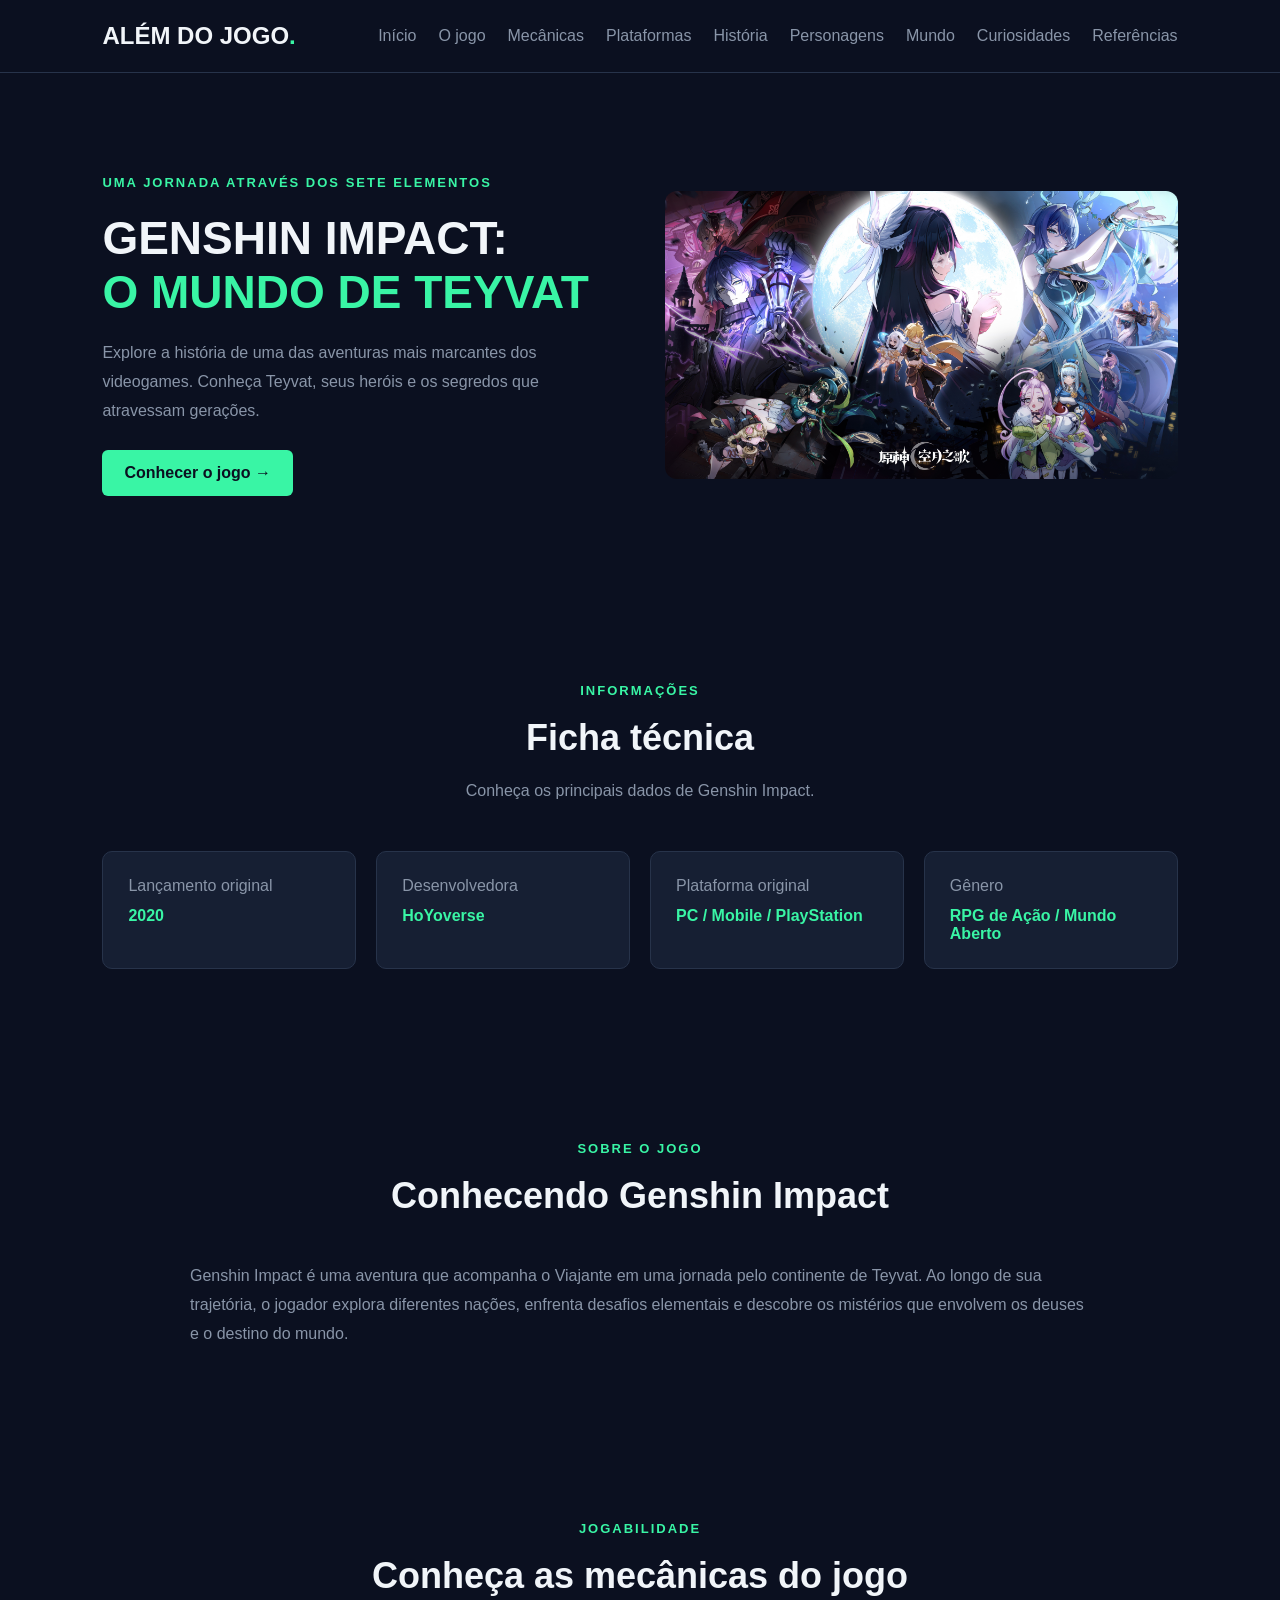
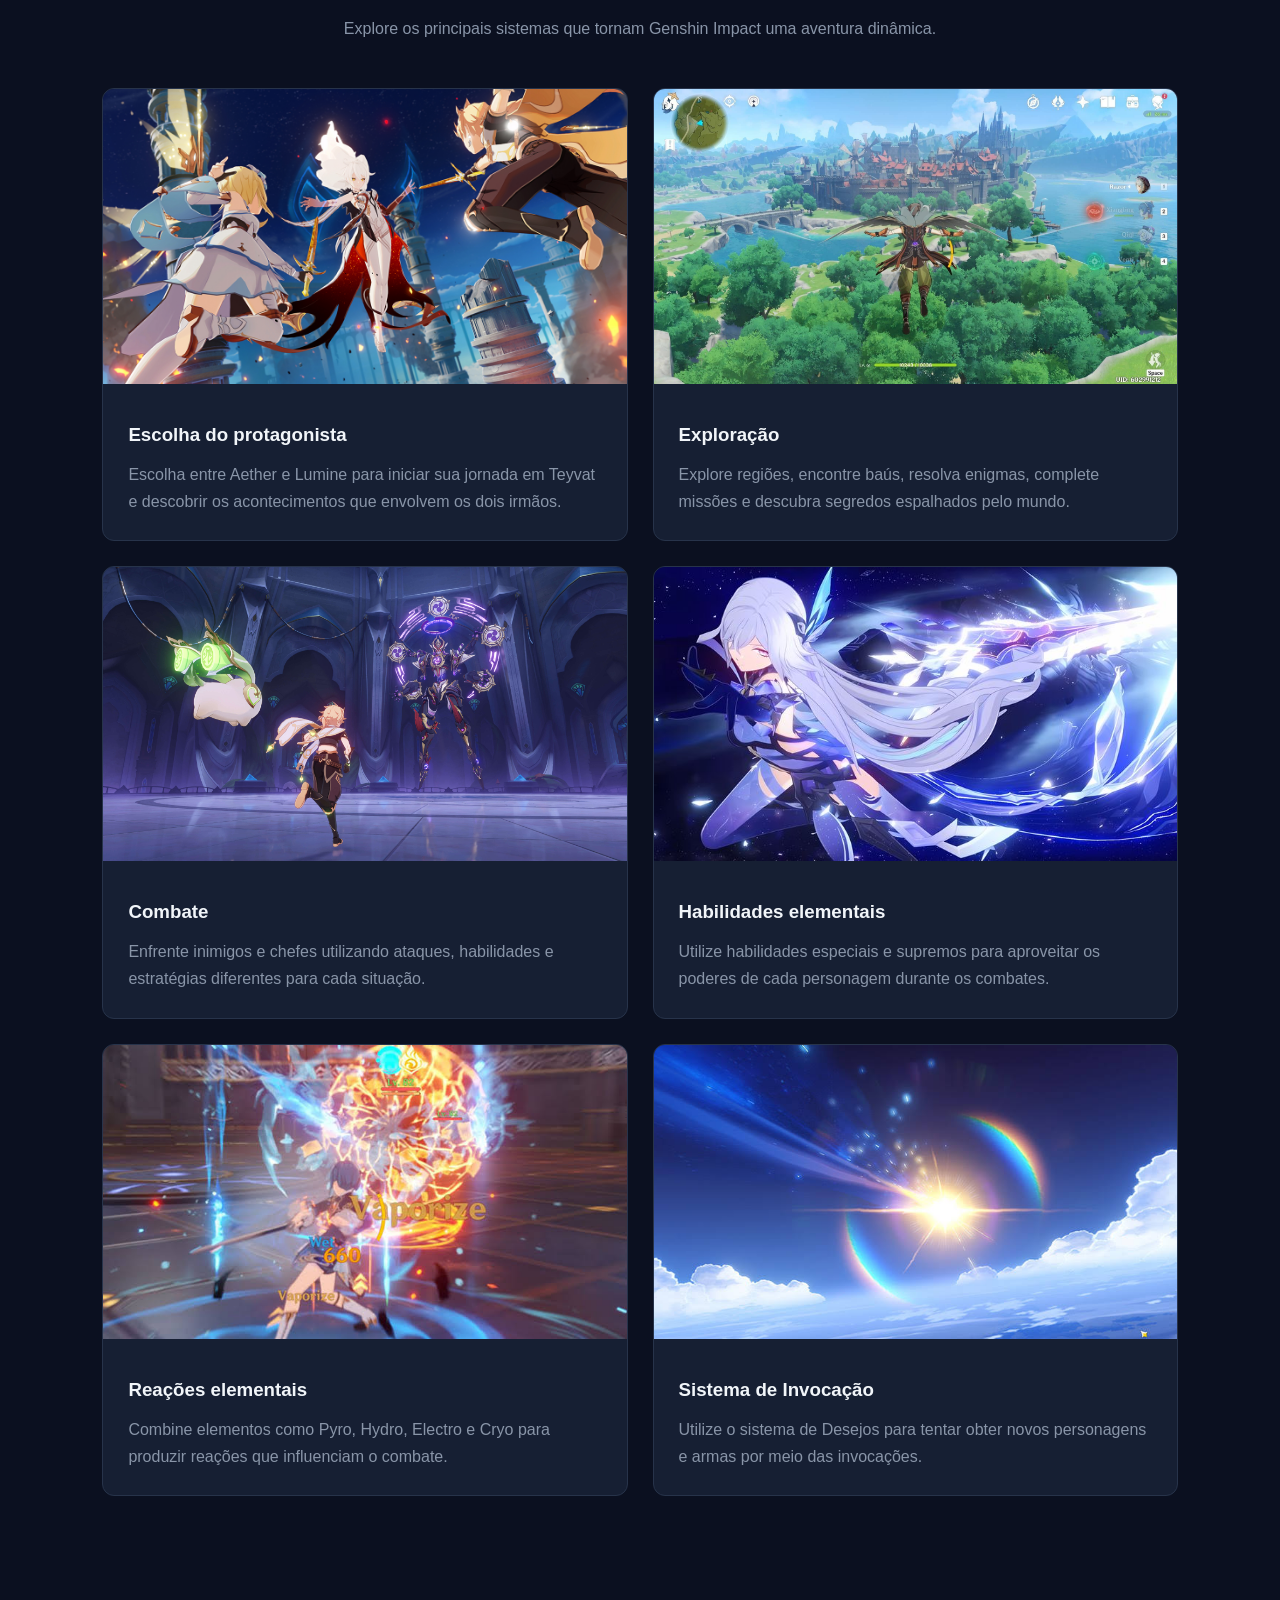
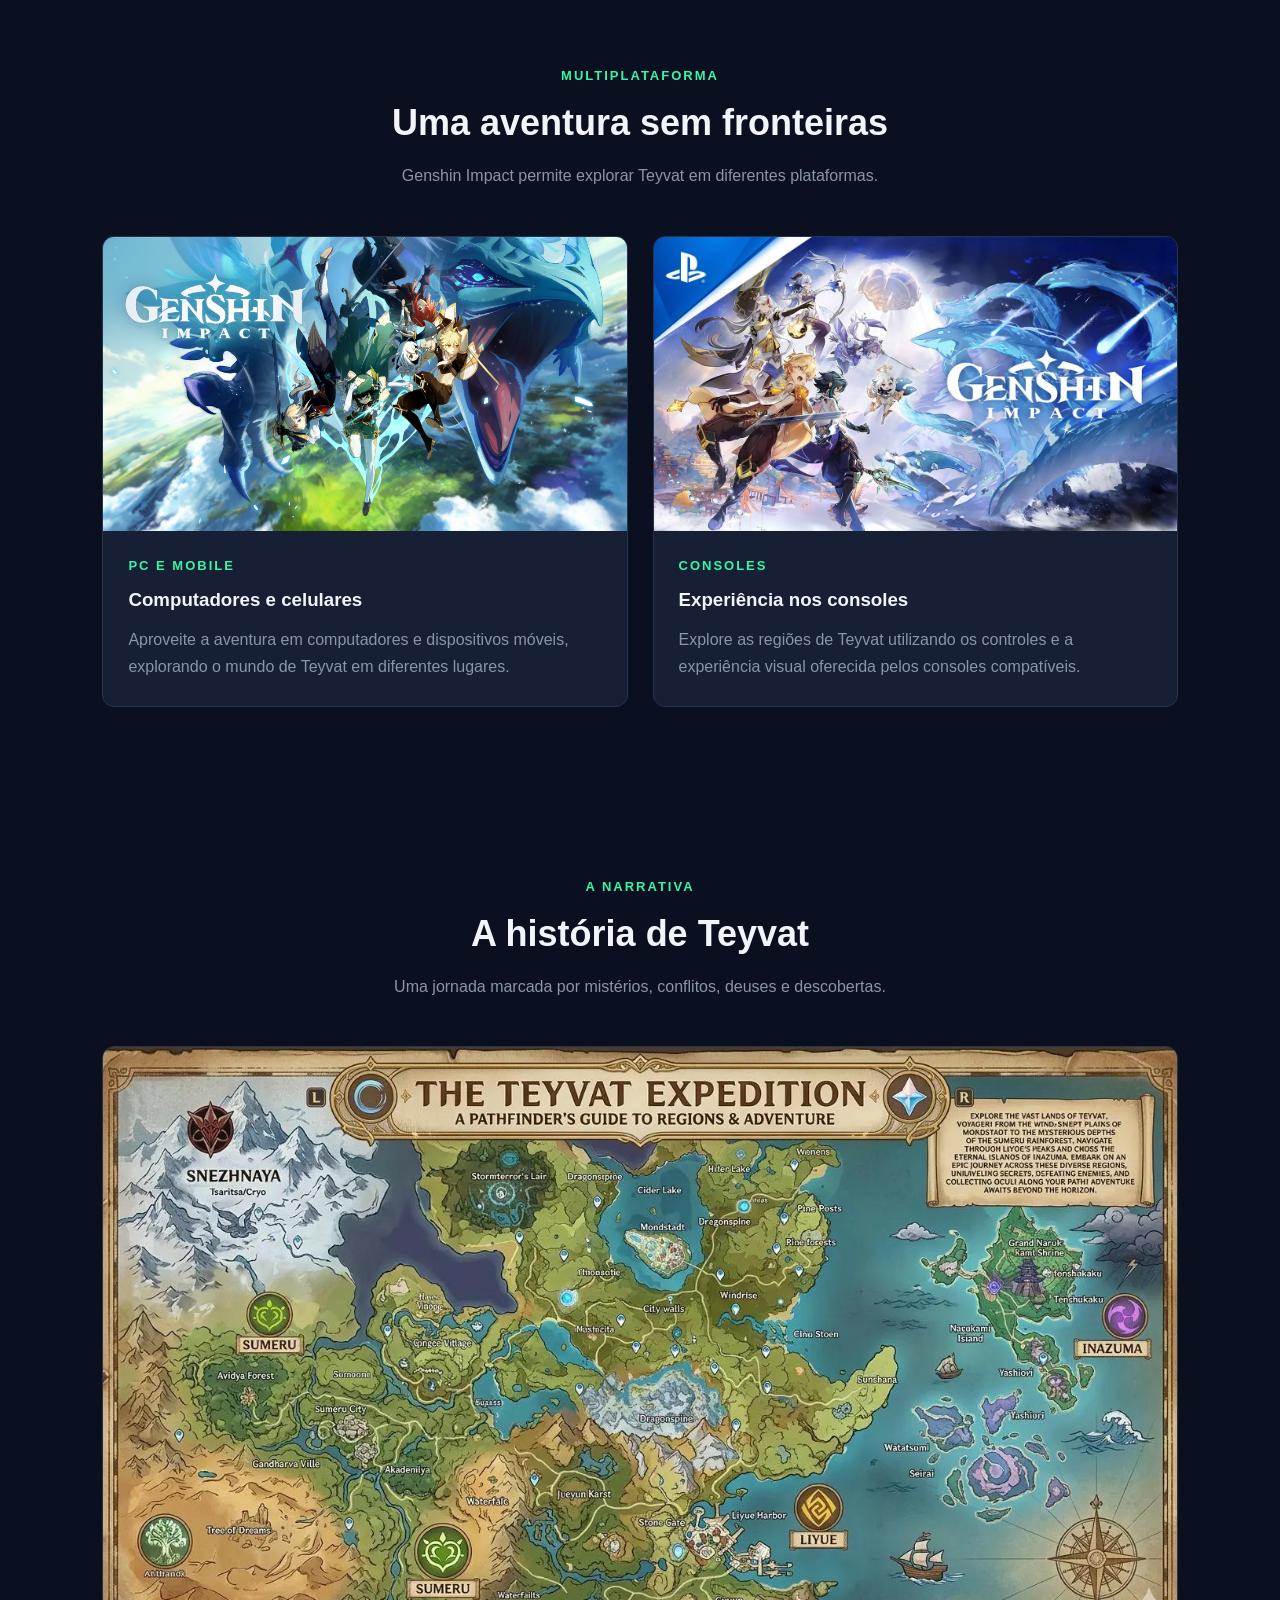
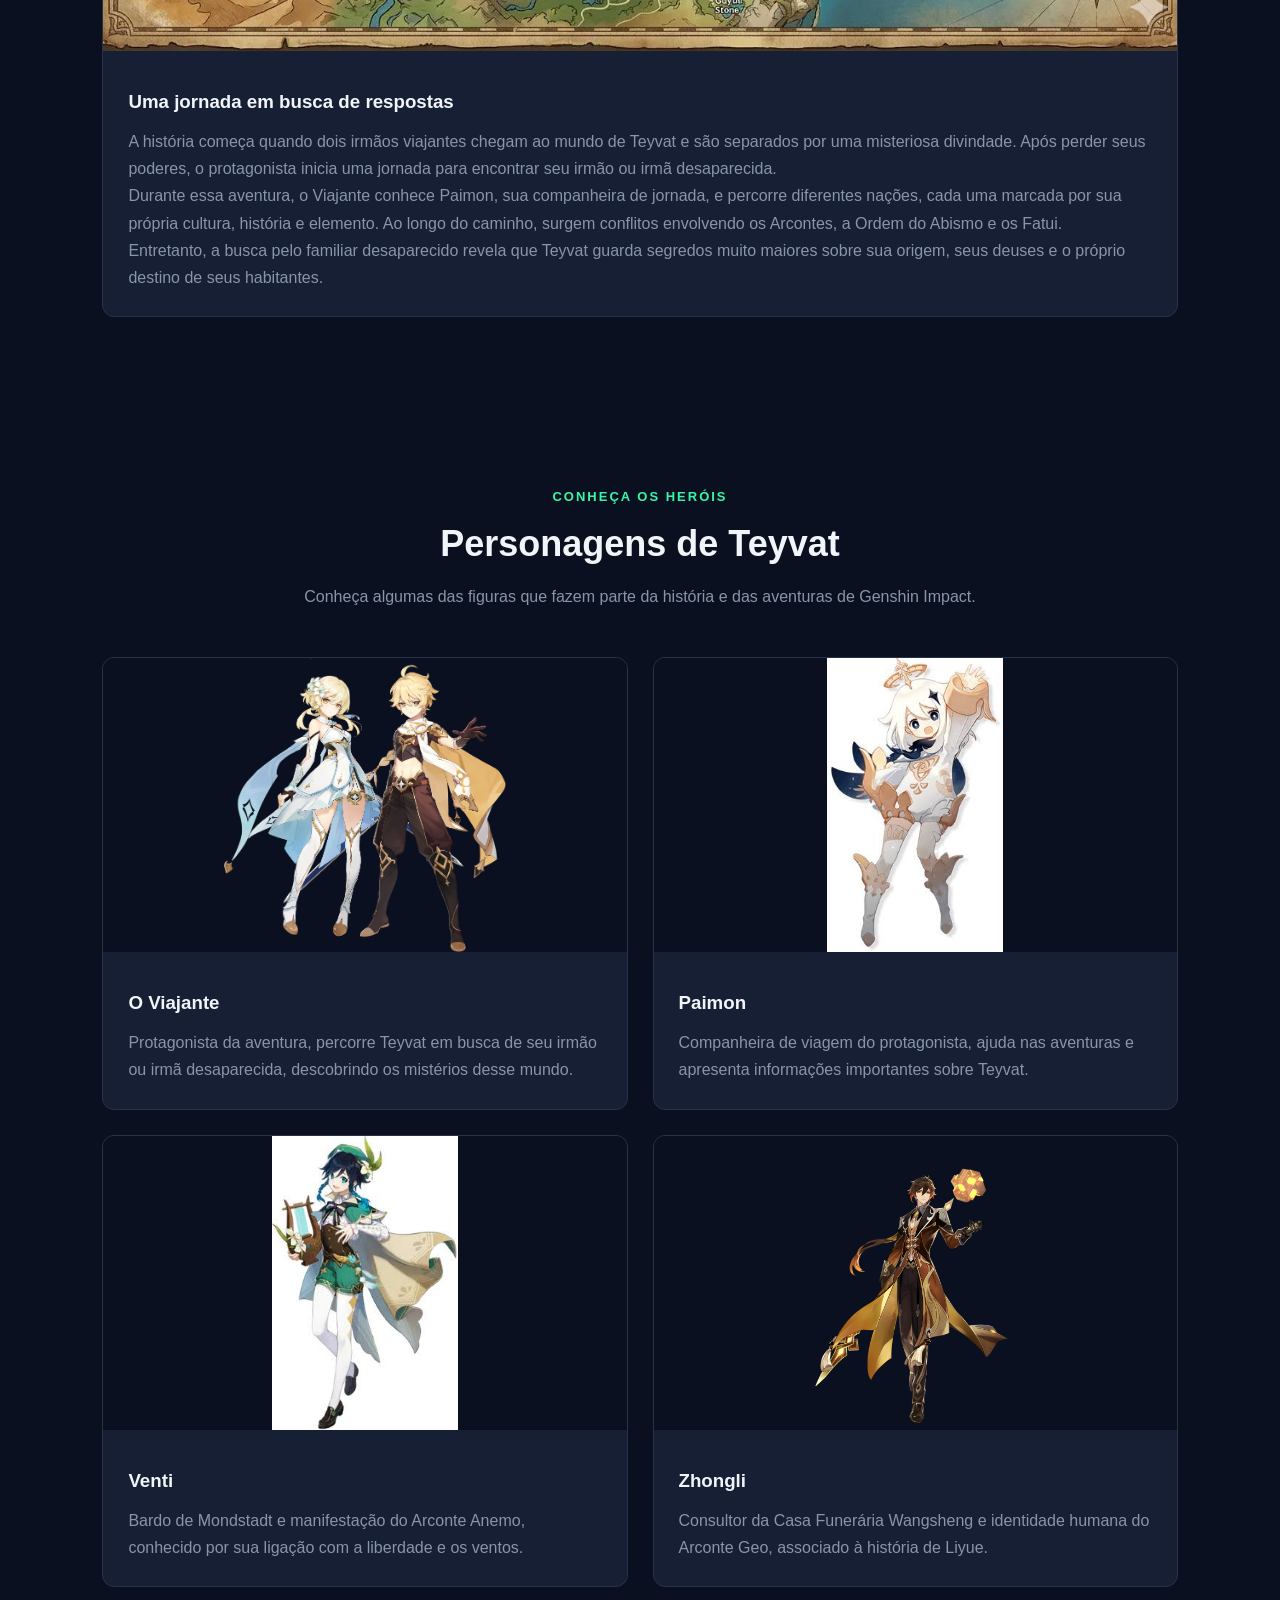
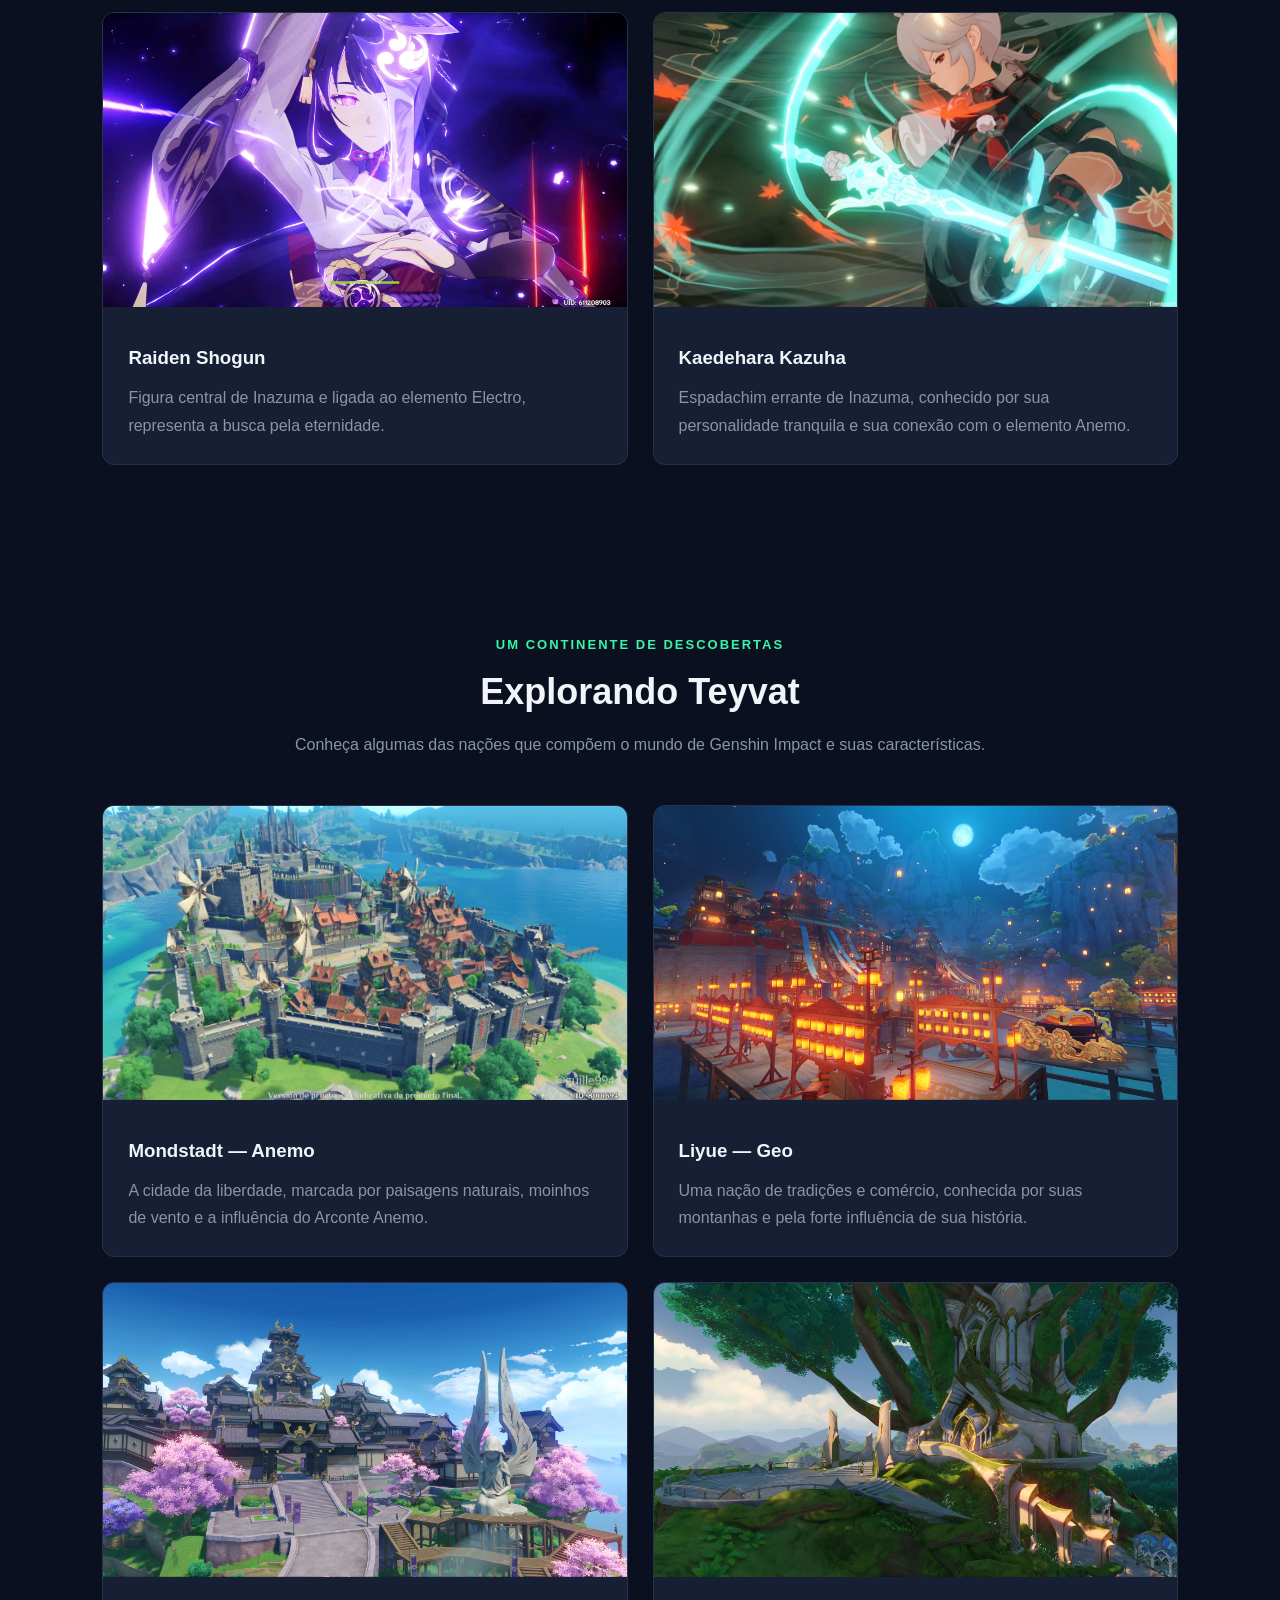
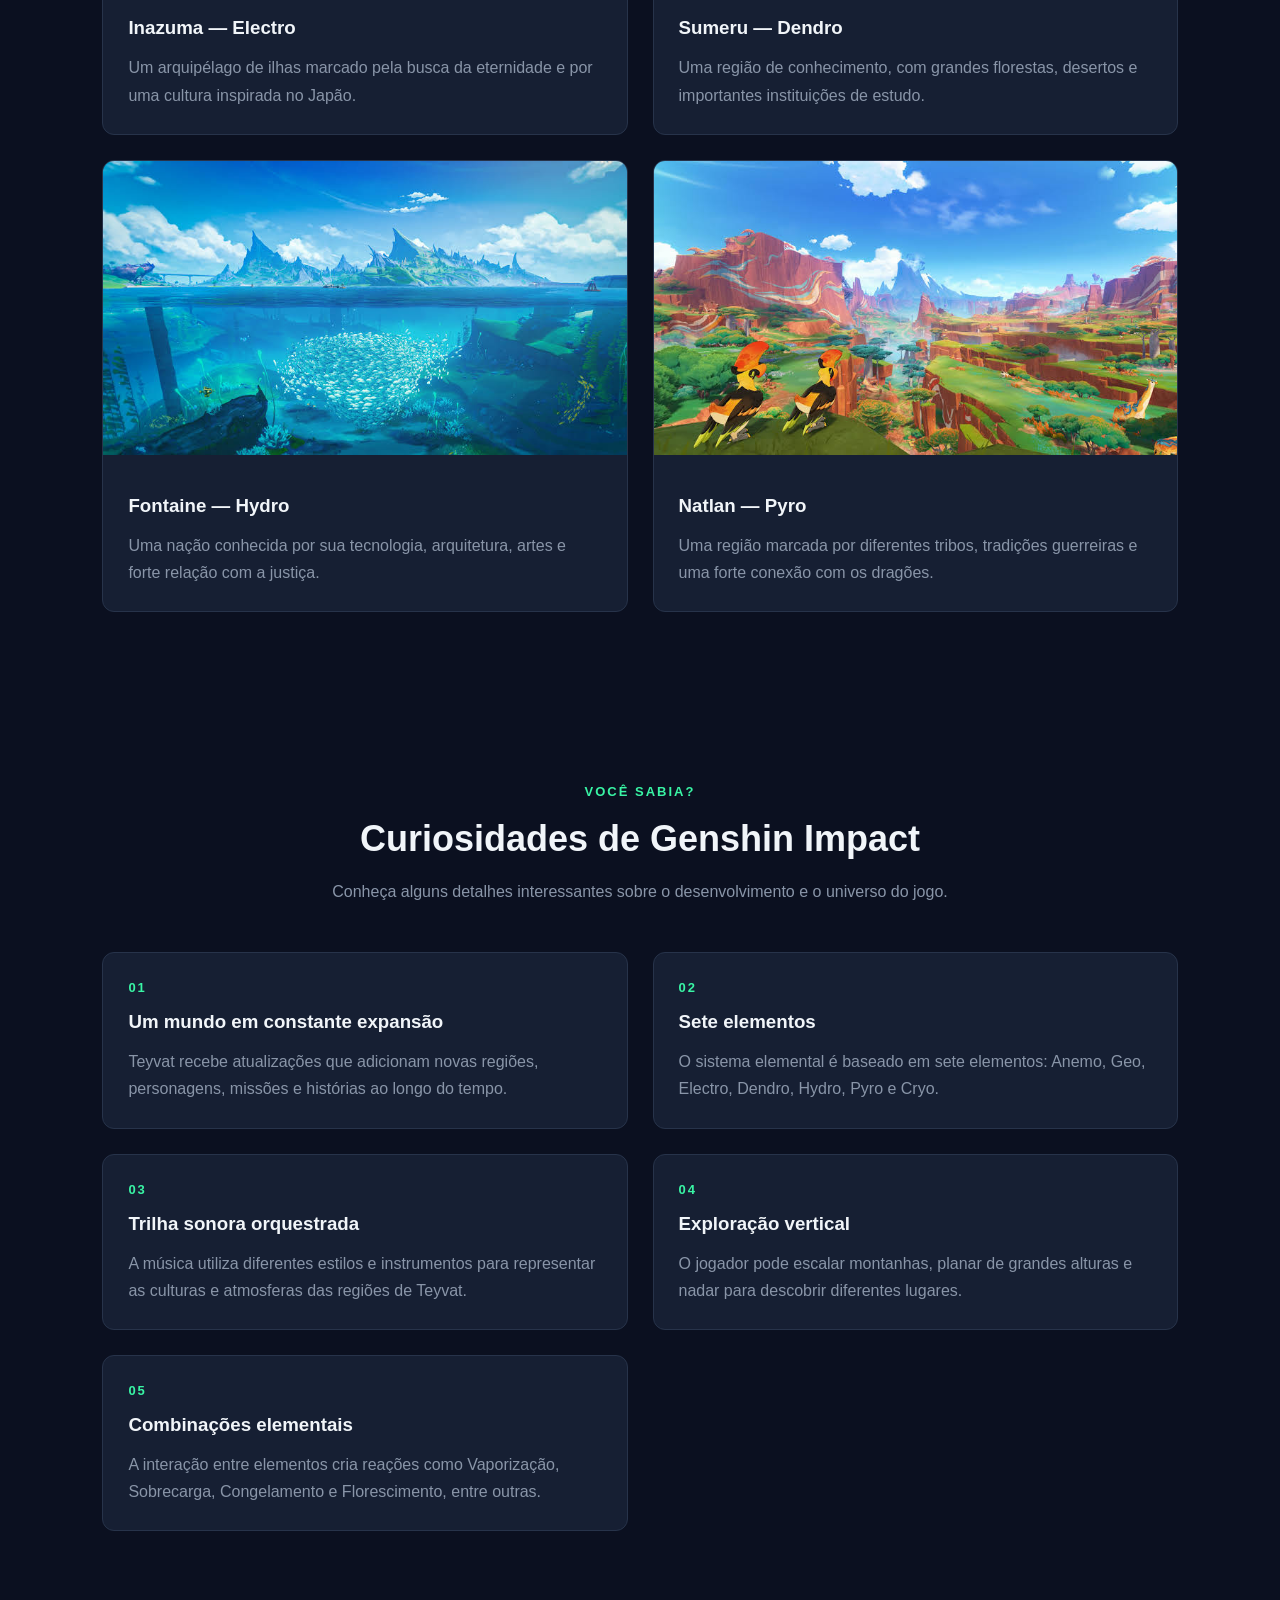
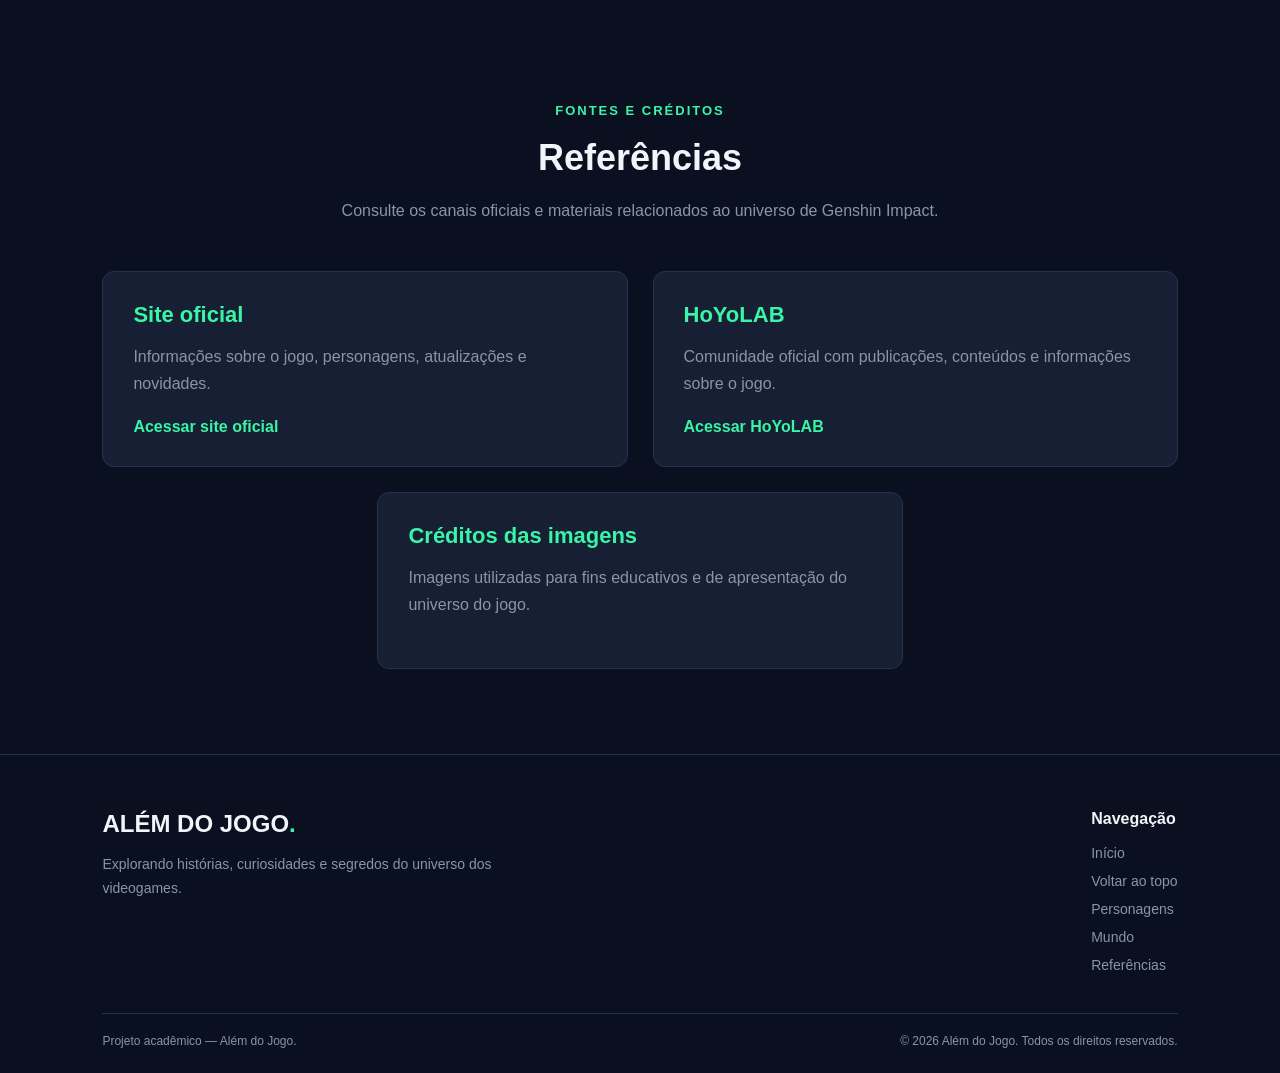
==== commit eddc6747: "finaliza integracao das paginas do projeto" ====
--- a/pages/genshin.html
+++ b/pages/genshin.html
@@ -1,4 +1,3 @@
-
 <!DOCTYPE html>
 <html lang="pt-BR">
 
@@ -27,11 +26,13 @@
         <nav class="zelda-nav">
             <a href="../index.html">Início</a>
             <a href="#apresentacao">O jogo</a>
-            <a href="#versoes">Versões</a>
+            <a href="#mecanicas">Mecânicas</a>
+            <a href="#versoes">Plataformas</a>
             <a href="#historia">História</a>
             <a href="#personagens">Personagens</a>
             <a href="#hyrule">Mundo</a>
             <a href="#curiosidades">Curiosidades</a>
+            <a href="#referencias">Referências</a>
         </nav>
 
     </header>
@@ -67,10 +68,7 @@
 
             <div class="zelda-hero-imagem">
 
-                <img
-                    src="../assets/images/genshin.jpg"
-                    alt="Imagem de divulgação de The Legend of Zelda"
-                >
+                <img src="../assets/images/genshin.jpg" alt="Imagem de divulgação de Genshin Impact">
 
             </div>
 
@@ -141,434 +139,520 @@
 
             </div>
 
-            <!-- IMAGENS DO JOGO -->
+        </section>
+
+
+        <!-- MECÂNICAS DO JOGO -->
+        <section class="zelda-secao" id="mecanicas">
+
+            <div class="zelda-titulo-secao">
+                <span class="zelda-etiqueta">JOGABILIDADE</span>
+                <h2>Conheça as mecânicas do jogo</h2>
+                <p>
+                    Explore os principais sistemas que tornam
+                    Genshin Impact uma aventura dinâmica.
+                </p>
+            </div>
+
+            <div class="zelda-versoes">
+
+                <article class="zelda-versao-card">
+                    <div class="zelda-versao-imagem">
+                        <img src="../assets/images/genshin/genshin history.jpg"
+                            alt="Personagens e protagonistas de Genshin Impact" loading="lazy">
+                    </div>
+                    <div class="zelda-versao-conteudo">
+                        <h3>Escolha do protagonista</h3>
+                        <p>
+                            Escolha entre Aether e Lumine para iniciar
+                            sua jornada em Teyvat e descobrir os
+                            acontecimentos que envolvem os dois irmãos.
+                        </p>
+                    </div>
+                </article>
+
+                <article class="zelda-versao-card">
+                    <div class="zelda-versao-imagem">
+                        <img src="../assets/images/genshin/genshin mundo aberto.jpeg"
+                            alt="Paisagem do mundo aberto de Genshin Impact" loading="lazy">
+                    </div>
+                    <div class="zelda-versao-conteudo">
+                        <h3>Exploração</h3>
+                        <p>
+                            Explore regiões, encontre baús, resolva
+                            enigmas, complete missões e descubra
+                            segredos espalhados pelo mundo.
+                        </p>
+                    </div>
+                </article>
+
+                <article class="zelda-versao-card">
+                    <div class="zelda-versao-imagem">
+                        <img src="../assets/images/genshin/genshincombate.jpg"
+                            alt="Combate entre personagens em Genshin Impact" loading="lazy">
+                    </div>
+                    <div class="zelda-versao-conteudo">
+                        <h3>Combate</h3>
+                        <p>
+                            Enfrente inimigos e chefes utilizando
+                            ataques, habilidades e estratégias
+                            diferentes para cada situação.
+                        </p>
+                    </div>
+                </article>
+
+                <article class="zelda-versao-card">
+                    <div class="zelda-versao-imagem">
+                        <img src="../assets/images/genshin/skirk ult.jpeg" alt="Habilidade especial de uma personagem"
+                            loading="lazy">
+                    </div>
+                    <div class="zelda-versao-conteudo">
+                        <h3>Habilidades elementais</h3>
+                        <p>
+                            Utilize habilidades especiais e supremos
+                            para aproveitar os poderes de cada
+                            personagem durante os combates.
+                        </p>
+                    </div>
+                </article>
+
+                <article class="zelda-versao-card">
+                    <div class="zelda-versao-imagem">
+                        <img src="../assets/images/genshin/genshin combat.jpeg" alt="Combate com diferentes elementos"
+                            loading="lazy">
+                    </div>
+                    <div class="zelda-versao-conteudo">
+                        <h3>Reações elementais</h3>
+                        <p>
+                            Combine elementos como Pyro, Hydro,
+                            Electro e Cryo para produzir reações
+                            que influenciam o combate.
+                        </p>
+                    </div>
+                </article>
+
+                <article class="zelda-versao-card">
+                    <div class="zelda-versao-imagem">
+                        <img src="../assets/images/genshin/genshin five star pull.jpeg"
+                            alt="Animação de obtenção de personagem" loading="lazy">
+                    </div>
+                    <div class="zelda-versao-conteudo">
+                        <h3>Sistema de Invocação</h3>
+                        <p>
+                            Utilize o sistema de Desejos para tentar
+                            obter novos personagens e armas
+                            por meio das invocações.
+                        </p>
+                    </div>
+                </article>
+
+            </div>
+        </section>
+
+
+
+
+        <!-- PLATAFORMAS -->
         <section class="zelda-secao" id="versoes">
 
-
-            <!-- CARD1 -->
+            <div class="zelda-titulo-secao">
+                <span class="zelda-etiqueta">MULTIPLATAFORMA</span>
+                <h2>Uma aventura sem fronteiras</h2>
+                <p>
+                    Genshin Impact permite explorar Teyvat em
+                    diferentes plataformas.
+                </p>
+            </div>
+
             <div class="zelda-versoes">
-                <article class="zelda-versao-card">
-
-                    <div class="zelda-versao-imagem">
-                        <img
-                            src="../assets/images/genshin/genshin history.jpg"
-                            alt="The Legend of Zelda: Ocarina of Time, versão original de 1998"
-                            loading="lazy"
-                            
-                        >
-
-                    </div>
-                   <div class="zelda-versao-conteudo">
-                    </div>
-                    <div class="zelda-versao-conteudo">
-                        <h3>Escolha do Protagonista</h3>
-                        <p>    
-                            O início da jornada em Teyvat: escolha entre Lumine e Aether para ser o herói que guiará esta grande aventura.
-                        </p>
-                    </div>
-                </article>
-
-                <!-- CARD2 -->
-                <article class="zelda-versao-card">
-                    <div class="zelda-versao-imagem">
-                        <img
-                            src="../assets/images/genshin/genshin mundo aberto.jpeg"
-                            alt="The Legend of Zelda: Ocarina of Time, versão remake de 2026"
-                            loading="lazy"
-                        >
-                    </div>
-                    <div class="zelda-versao-conteudo">
-                    </div>
-                     <div class="zelda-versao-conteudo">
-                        <h3>Exploração</h3>
-                        <p>    
-                            Mundo aberto, baús, enigmas, missões e exploração. Formação de equipes com até quatro personagens.
-                        </p>
-                    </div>
-                </article>
-
-                <!-- CARD3 -->
-                <article class="zelda-versao-card">
-                    <div class="zelda-versao-imagem">
-                        <img
-                            src="../assets/images/genshin/genshincombate.jpg"
-                            alt="The Legend of Zelda: Ocarina of Time, versão remake de 2026"
-                            loading="lazy"
-                        >
-                    </div>
-                    <div class="zelda-versao-conteudo">
-                    </div>
-                    <div class="zelda-versao-conteudo">
-                        <h3>Confronto Épico</h3>
-                        <p>    
-                            Enfrente chefes formidáveis em batalhas intensas que testam todas as suas habilidades e estratégias.
-                        </p>
-                    </div>
-                </article>
-
-                <!-- CARD4 -->
-                <article class="zelda-versao-card">
-                    <div class="zelda-versao-imagem">
-                        <img
-                            src="../assets/images/genshin/skirk ult.jpeg"
-                            alt="The Legend of Zelda: Ocarina of Time, versão remake de 2026"
-                            loading="lazy"
-                        >
-                    </div>
-                    <div class="zelda-versao-conteudo">
-                    </div>
-                    <div class="zelda-versao-conteudo">
-                        <h3>Ultimate e Skills</h3>
-                        <p>    
-                            Libere a ultimate devastadora dos personagens e domine o campo de batalha com um poder supremo.
-                        </p>
-                    </div>
-                </article>
-
-                <!-- CARD5 -->
-                <article class="zelda-versao-card">
-                    <div class="zelda-versao-imagem">
-                        <img
-                            src="../assets/images/genshin/genshin combat.jpeg"
-                            alt="The Legend of Zelda: Ocarina of Time, versão remake de 2026"
-                            loading="lazy"
-                        >
-                    </div>
-                    <div class="zelda-versao-conteudo">
-                    </div>
-                     <div class="zelda-versao-conteudo">
-                        <h3>Combate Elemental</h3>
-                        <p>    
-                            Combine Hydro, Pyro e outros elementos para criar reações poderosas e vencer qualquer inimigo.
-                        </p>
-                    </div>
-                </article>
-
-                <!-- CARD6 -->
-                <article class="zelda-versao-card">
-                    <div class="zelda-versao-imagem">
-                        <img
-                            src="../assets/images/genshin/genshin five star pull.jpeg"
-                            alt="The Legend of Zelda: Ocarina of Time, versão remake de 2026"
-                            loading="lazy"
-                        >
-                    </div>
-                    <div class="zelda-versao-conteudo">
-                    </div>
-                    <div class="zelda-versao-conteudo">
-                        <h3>Sistema de Gacha: A Sorte do Desbravador</h3>
-                        <p>    
-                            O brilho dourado que todo viajante deseja: o momento exato em que um lendário herói 5 estrelas se junta à sua equipe.
-                        </p>
-                    </div>
-                </article>
-
-            </div>
-    
-
-        </section>
-
-        </section>
-
-
-        <!-- VERSÕES -->
-        <section class="zelda-secao" id="versoes">
-
-            <div class="zelda-titulo-secao">
-
-                <span class="zelda-etiqueta">MULTIPLATAFORMA</span>
-
-                <h2>Uma aventura sem fronteiras</h2>
-
-                <p>
-                    Conheça as principais plataformas onde o jogo está disponível.
-                </p>
-
-            </div>
-
-            <div class="zelda-versoes">
-
-                <article class="zelda-versao-card">
-
-                    <div class="zelda-versao-imagem">
-                        <img
-                            src="../assets/images/genshinpc1.jpg"
-                            alt="The Legend of Zelda: Ocarina of Time, versão original de 1998"
-                            loading="lazy"
-                        >
-
-                    </div>
-
-                    <div class="zelda-versao-conteudo">
-
-                        <span class="zelda-etiqueta">PC & MOBILE</span>
-
-                        <h3>Versão Portátil e Desktop</h3>
-
-                        <p>
-                            A experiência original que levou o vasto mundo de Teyvat
-                            aos computadores e celulares de milhões de jogadores.
-                        </p>
-
-                    </div>
-
-                </article>
-
-
-                <article class="zelda-versao-card">
-
-                    <div class="zelda-versao-imagem">
-                        <img
-                            src="../assets/images/genshinps4.jpeg"
-                            alt="The Legend of Zelda: Ocarina of Time, versão remake de 2026"
-                            loading="lazy"
-                        >
-                    </div>
-
-                    <div class="zelda-versao-conteudo">
-
+
+                <article class="zelda-versao-card">
+                    <div class="zelda-versao-imagem">
+                        <img src="../assets/images/genshinpc1.jpg" alt="Genshin Impact sendo jogado em um computador"
+                            loading="lazy">
+                    </div>
+
+                    <div class="zelda-versao-conteudo">
+                        <span class="zelda-etiqueta">PC E MOBILE</span>
+                        <h3>Computadores e celulares</h3>
+                        <p>
+                            Aproveite a aventura em computadores e
+                            dispositivos móveis, explorando o mundo
+                            de Teyvat em diferentes lugares.
+                        </p>
+                    </div>
+                </article>
+
+                <article class="zelda-versao-card">
+                    <div class="zelda-versao-imagem">
+                        <img src="../assets/images/genshinps4.jpeg" alt="Genshin Impact em um console PlayStation"
+                            loading="lazy">
+                    </div>
+
+                    <div class="zelda-versao-conteudo">
                         <span class="zelda-etiqueta">CONSOLES</span>
-
-                        <h3>Versão para PlayStation</h3>
-
-                        <p>
-                            Gráficos aprimorados e tempos de carregamento rápidos
-                            para explorar as nações elementais na telona.
-                        </p>
-
-                    </div>
-
-                </article>
-
-            </div>
-
-        </section>
+                        <h3>Experiência nos consoles</h3>
+                        <p>
+                            Explore as regiões de Teyvat utilizando
+                            os controles e a experiência visual
+                            oferecida pelos consoles compatíveis.
+                        </p>
+                    </div>
+                </article>
+
+            </div>
+        </section>
+
+
 
 
         <!-- HISTÓRIA -->
         <section class="zelda-secao" id="historia">
 
             <div class="zelda-titulo-secao">
-
                 <span class="zelda-etiqueta">A NARRATIVA</span>
-
                 <h2>A história de Teyvat</h2>
-
-                <p>
-                    Conheça a jornada do Viajante e os acontecimentos
-                    que envolvem as sete nações.
-                </p>
-                
-
-            </div>
+                <p>
+                    Uma jornada marcada por mistérios, conflitos,
+                    deuses e descobertas.
+                </p>
+            </div>
+
             <article class="zelda-versao-card">
-                    <div class="zelda-versao-imagem">
-                        <img
-                            src="../assets/images/genshin/teyvatmapa.jpeg"
-                            alt="The Legend of Zelda: Ocarina of Time, versão remake de 2026"
-                            loading="lazy"
-                        >
-                    </div>
-                    <div class="zelda-versao-conteudo">
-                           </div>
-                     <div class="zelda-versao-conteudo">
-                        <h3>A lore do jogo</h3>
-                        <p>    
-                            Teyvat é um mundo mágico governado por sete deuses elementais (Arcontes), onde o Viajante, um forasteiro de outro universo, busca reencontrar seu irmão gêmeo após ambos terem sido separados e privados de seus poderes por uma divindade desconhecida. Acompanhado de sua guia Paimon, ele percorre as sete nações — ajudando a libertar Mondstadt de um dragão corrompido, testemunhando a abdicação divina em Liyue, encerrando o isolamento tirânico de Inazuma, resgatando a deusa da sabedoria em Sumeru, impedindo uma profecia apocalíptica de inundação em Fontaine e lutando contra as forças do Abismo em Natlan — enquanto os agentes Fatui de Snezhnaya coletam os corações divinos dos Arcontes (Gnoses) para uma futura rebelião contra Celestia, a morada dos deuses. No decorrer da jornada, o Viajante descobre que seu gêmeo despertou séculos antes, testemunhou a destruição da antiga nação sem deuses de Khaenri'ah pelas mãos de Celestia e assumiu a liderança da Ordem do Abismo, pedindo que o Viajante conclua sua travessia para compreender a verdadeira natureza de Teyvat antes do reencontro final.
-                        </p>
-                    </div>
-                </article>
-
-            
-
-            <div class="zelda-texto">
-                <!-- Conteúdo da história será desenvolvido posteriormente -->
-            </div>
-
-        </section>
+
+                <div class="zelda-versao-imagem">
+                    <img src="../assets/images/genshin/teyvatmapa.jpeg" alt="Mapa do mundo de Teyvat em Genshin Impact"
+                        loading="lazy">
+                </div>
+
+                <div class="zelda-versao-conteudo">
+                    <h3>Uma jornada em busca de respostas</h3>
+
+                    <p>
+                        A história começa quando dois irmãos viajantes
+                        chegam ao mundo de Teyvat e são separados por
+                        uma misteriosa divindade. Após perder seus
+                        poderes, o protagonista inicia uma jornada
+                        para encontrar seu irmão ou irmã desaparecida.
+                    </p>
+
+                    <p>
+                        Durante essa aventura, o Viajante conhece Paimon,
+                        sua companheira de jornada, e percorre diferentes
+                        nações, cada uma marcada por sua própria cultura,
+                        história e elemento. Ao longo do caminho, surgem
+                        conflitos envolvendo os Arcontes, a Ordem do Abismo
+                        e os Fatui.
+                    </p>
+
+                    <p>
+                        Entretanto, a busca pelo familiar desaparecido
+                        revela que Teyvat guarda segredos muito maiores
+                        sobre sua origem, seus deuses e o próprio destino
+                        de seus habitantes.
+                    </p>
+                </div>
+
+            </article>
+
+        </section>
+
+
 
 
         <!-- PERSONAGENS -->
         <section class="zelda-secao" id="personagens">
 
             <div class="zelda-titulo-secao">
-
                 <span class="zelda-etiqueta">CONHEÇA OS HERÓIS</span>
-
-                <h2>Personagens</h2>
-
-                <p>
-                    Conheça os personagens que fazem parte dessa aventura.
-                </p>
-
-            </div>
-
-            <div class="zelda-personagens">
-                <!-- Cards dos personagens serão adicionados posteriormente -->
-            </div>
-
-            <!-- CARD6 -->
-                <article class="zelda-versao-card">
-                    <div class="zelda-versao-imagem">
-                        <img
-                            src="../assets/images/genshin/genshinchar.jpg"
-                            alt="The Legend of Zelda: Ocarina of Time, versão remake de 2026"
-                            loading="lazy"
-                        >
-                    </div>
-                    <div class="zelda-versao-conteudo">
-                    </div>
-                </article>
-
-        </section>
-
-
-        <!-- PAISES -->
+                <h2>Personagens de Teyvat</h2>
+                <p>
+                    Conheça algumas das figuras que fazem parte
+                    da história e das aventuras de Genshin Impact.
+                </p>
+            </div>
+
+            <div class="zelda-versoes">
+
+                <article class="zelda-versao-card">
+                    <div class="zelda-versao-imagem">
+                        <img src="../assets/images/genshin/viajante.jpeg" alt="Viajante de Genshin Impact"
+                            loading="lazy">
+                    </div>
+                    <div class="zelda-versao-conteudo">
+                        <h3>O Viajante</h3>
+                        <p>
+                            Protagonista da aventura, percorre Teyvat
+                            em busca de seu irmão ou irmã desaparecida,
+                            descobrindo os mistérios desse mundo.
+                        </p>
+                    </div>
+                </article>
+
+                <article class="zelda-versao-card">
+                    <div class="zelda-versao-imagem">
+                        <img src="../assets/images/genshin/paimon.jpeg" alt="Paimon, companheira do Viajante"
+                            loading="lazy">
+                    </div>
+                    <div class="zelda-versao-conteudo">
+                        <h3>Paimon</h3>
+                        <p>
+                            Companheira de viagem do protagonista,
+                            ajuda nas aventuras e apresenta informações
+                            importantes sobre Teyvat.
+                        </p>
+                    </div>
+                </article>
+
+                <article class="zelda-versao-card">
+                    <div class="zelda-versao-imagem">
+                        <img src="../assets/images/genshin/venti.jpeg" alt="Venti, personagem de Genshin Impact"
+                            loading="lazy">
+                    </div>
+                    <div class="zelda-versao-conteudo">
+                        <h3>Venti</h3>
+                        <p>
+                            Bardo de Mondstadt e manifestação do
+                            Arconte Anemo, conhecido por sua ligação
+                            com a liberdade e os ventos.
+                        </p>
+                    </div>
+                </article>
+
+                <article class="zelda-versao-card">
+                    <div class="zelda-versao-imagem">
+                        <img src="../assets/images/genshin/zhongli.png" alt="Zhongli, personagem de Genshin Impact"
+                            loading="lazy">
+                    </div>
+                    <div class="zelda-versao-conteudo">
+                        <h3>Zhongli</h3>
+                        <p>
+                            Consultor da Casa Funerária Wangsheng
+                            e identidade humana do Arconte Geo,
+                            associado à história de Liyue.
+                        </p>
+                    </div>
+                </article>
+
+                <article class="zelda-versao-card">
+                    <div class="zelda-versao-imagem">
+                        <img src="../assets/images/genshin/raidenult.jpg" alt="Raiden Shogun de Genshin Impact"
+                            loading="lazy">
+                    </div>
+                    <div class="zelda-versao-conteudo">
+                        <h3>Raiden Shogun</h3>
+                        <p>
+                            Figura central de Inazuma e ligada ao
+                            elemento Electro, representa a busca
+                            pela eternidade.
+                        </p>
+                    </div>
+                </article>
+
+                <article class="zelda-versao-card">
+                    <div class="zelda-versao-imagem">
+                        <img src="../assets/images/genshin/kazuha ult.jpg" alt="Kaedehara Kazuha de Genshin Impact"
+                            loading="lazy">
+                    </div>
+                    <div class="zelda-versao-conteudo">
+                        <h3>Kaedehara Kazuha</h3>
+                        <p>
+                            Espadachim errante de Inazuma, conhecido
+                            por sua personalidade tranquila e sua
+                            conexão com o elemento Anemo.
+                        </p>
+                    </div>
+                </article>
+
+            </div>
+
+        </section>
+
+
+
+
+        <!-- REGIÕES DE TEYVAT -->
         <section class="zelda-secao" id="hyrule">
 
             <div class="zelda-titulo-secao">
-
                 <span class="zelda-etiqueta">UM CONTINENTE DE DESCOBERTAS</span>
-
                 <h2>Explorando Teyvat</h2>
-
-                <p>
-                    Descubra as nações, os domínios e os lugares
-                    importantes do mapa.
-                </p>
-
-            </div>
-
-            <div class="zelda-regioes">
-                <!-- Cards das regiões serão adicionados posteriormente -->
-            </div>
-
-        </section>
-        <!-- MAÕES IMAGANES -->
-        <section class="zelda-secao" id="versoes">
-
-
-            <!-- CARD1 -->
+                <p>
+                    Conheça algumas das nações que compõem o mundo
+                    de Genshin Impact e suas características.
+                </p>
+            </div>
+
             <div class="zelda-versoes">
-                <article class="zelda-versao-card">
-
-                    <div class="zelda-versao-imagem">
-                        <img
-                            src="../assets/images/genshin/mondstad.png"
-                            alt="The Legend of Zelda: Ocarina of Time, versão original de 1998"
-                            loading="lazy"
-                            
-                        >
-
-                    </div>
-                   <div class="zelda-versao-conteudo">
-                    </div>
-                    <div class="zelda-versao-conteudo">
-                        <h3>Mondstadt - Anemo</h3>
-                        <p>    
-                            Liberdade e paisagens medievais
-                        </p>
-                    </div>
-                </article>
-
-                <!-- CARD2 -->
-                <article class="zelda-versao-card">
-                    <div class="zelda-versao-imagem">
-                        <img
-                            src="../assets/images/genshin/liyue.jpg"
-                            alt="The Legend of Zelda: Ocarina of Time, versão remake de 2026"
-                            loading="lazy"
-                        >
-                    </div>
-                    <div class="zelda-versao-conteudo">
-                    </div>
-                     <div class="zelda-versao-conteudo">
-                        <h3>Liyue - Geo	</h3>
-                        <p>    
-                            Tradições, comércio e montanhas
-                        </p>
-                    </div>
-                </article>
-
-                <!-- CARD3 -->
-                <article class="zelda-versao-card">
-                    <div class="zelda-versao-imagem">
-                        <img
-                            src="../assets/images/genshin/inazuma2.jpg"
-                            alt="The Legend of Zelda: Ocarina of Time, versão remake de 2026"
-                            loading="lazy"
-                        >
-                    </div>
-                    <div class="zelda-versao-conteudo">
-                    </div>
-                    <div class="zelda-versao-conteudo">
-                        <h3>Inazuma - Electro</h3>
-                        <p>    
-                            Ilhas, eternidade e cultura inspirada no Japão
-                        </p>
-                    </div>
-                </article>
-
-                <!-- CARD4 -->
-                <article class="zelda-versao-card">
-                    <div class="zelda-versao-imagem">
-                        <img
-                            src="../assets/images/genshin/sumeru.jpg"
-                            alt="The Legend of Zelda: Ocarina of Time, versão remake de 2026"
-                            loading="lazy"
-                        >
-                    </div>
-                    <div class="zelda-versao-conteudo">
-                    </div>
-                    <div class="zelda-versao-conteudo">
-                        <h3>Sumeru - Dendro</h3>
-                        <p>    
-                            Conhecimento, florestas e desertos
-                        </p>
-                    </div>
-                </article>
-
-                <!-- CARD5 -->
-                <article class="zelda-versao-card">
-                    <div class="zelda-versao-imagem">
-                        <img
-                            src="../assets/images/genshin/fontaine.jpeg"
-                            alt="The Legend of Zelda: Ocarina of Time, versão remake de 2026"
-                            loading="lazy"
-                        >
-                    </div>
-                    <div class="zelda-versao-conteudo">
-                    </div>
-                     <div class="zelda-versao-conteudo">
-                        <h3>Fontaine - Hydro</h3>
-                        <p>    
-                            Justiça, tecnologia e artes
-                        </p>
-                    </div>
-                </article>
-
-                <!-- CARD6 -->
-                <article class="zelda-versao-card">
-                    <div class="zelda-versao-imagem">
-                        <img
-                            src="../assets/images/genshin/natlan.jpeg"
-                            alt="The Legend of Zelda: Ocarina of Time, versão remake de 2026"
-                            loading="lazy"
-                        >
-                    </div>
-                    <div class="zelda-versao-conteudo">
-                    </div>
-                    <div class="zelda-versao-conteudo">
-                        <h3>Natlan - Pyro</h3>
-                        <p>    
-                            Cultura guerreira e conexão com os dragões
-                        </p>
-                    </div>
-                </article>
-
-            </div>
-
-
+
+                <article class="zelda-versao-card">
+                    <div class="zelda-versao-imagem">
+                        <img src="../assets/images/genshin/mondstad.png" alt="Paisagem de Mondstadt" loading="lazy">
+                    </div>
+                    <div class="zelda-versao-conteudo">
+                        <h3>Mondstadt — Anemo</h3>
+                        <p>
+                            A cidade da liberdade, marcada por paisagens
+                            naturais, moinhos de vento e a influência
+                            do Arconte Anemo.
+                        </p>
+                    </div>
+                </article>
+
+                <article class="zelda-versao-card">
+                    <div class="zelda-versao-imagem">
+                        <img src="../assets/images/genshin/liyue.jpg" alt="Paisagem de Liyue" loading="lazy">
+                    </div>
+                    <div class="zelda-versao-conteudo">
+                        <h3>Liyue — Geo</h3>
+                        <p>
+                            Uma nação de tradições e comércio,
+                            conhecida por suas montanhas e pela
+                            forte influência de sua história.
+                        </p>
+                    </div>
+                </article>
+
+                <article class="zelda-versao-card">
+                    <div class="zelda-versao-imagem">
+                        <img src="../assets/images/genshin/inazuma2.jpg" alt="Paisagem de Inazuma" loading="lazy">
+                    </div>
+                    <div class="zelda-versao-conteudo">
+                        <h3>Inazuma — Electro</h3>
+                        <p>
+                            Um arquipélago de ilhas marcado pela
+                            busca da eternidade e por uma cultura
+                            inspirada no Japão.
+                        </p>
+                    </div>
+                </article>
+
+                <article class="zelda-versao-card">
+                    <div class="zelda-versao-imagem">
+                        <img src="../assets/images/genshin/sumeru.jpg" alt="Florestas e paisagens de Sumeru"
+                            loading="lazy">
+                    </div>
+                    <div class="zelda-versao-conteudo">
+                        <h3>Sumeru — Dendro</h3>
+                        <p>
+                            Uma região de conhecimento, com grandes
+                            florestas, desertos e importantes
+                            instituições de estudo.
+                        </p>
+                    </div>
+                </article>
+
+                <article class="zelda-versao-card">
+                    <div class="zelda-versao-imagem">
+                        <img src="../assets/images/genshin/fontaine.jpeg" alt="Arquitetura e paisagens de Fontaine"
+                            loading="lazy">
+                    </div>
+                    <div class="zelda-versao-conteudo">
+                        <h3>Fontaine — Hydro</h3>
+                        <p>
+                            Uma nação conhecida por sua tecnologia,
+                            arquitetura, artes e forte relação
+                            com a justiça.
+                        </p>
+                    </div>
+                </article>
+
+                <article class="zelda-versao-card">
+                    <div class="zelda-versao-imagem">
+                        <img src="../assets/images/genshin/natlan.jpeg" alt="Paisagem de Natlan" loading="lazy">
+                    </div>
+                    <div class="zelda-versao-conteudo">
+                        <h3>Natlan — Pyro</h3>
+                        <p>
+                            Uma região marcada por diferentes tribos,
+                            tradições guerreiras e uma forte conexão
+                            com os dragões.
+                        </p>
+                    </div>
+                </article>
+
+            </div>
+
+        </section>
+
+
+        <!-- CURIOSIDADES -->
+        <section class="zelda-secao" id="curiosidades">
+
+            <div class="zelda-titulo-secao">
+                <span class="zelda-etiqueta">VOCÊ SABIA?</span>
+                <h2>Curiosidades de Genshin Impact</h2>
+                <p>
+                    Conheça alguns detalhes interessantes sobre
+                    o desenvolvimento e o universo do jogo.
+                </p>
+            </div>
+
+            <div class="zelda-versoes">
+
+                <article class="zelda-versao-card">
+                    <div class="zelda-versao-conteudo">
+                        <span class="zelda-etiqueta">01</span>
+                        <h3>Um mundo em constante expansão</h3>
+                        <p>
+                            Teyvat recebe atualizações que adicionam
+                            novas regiões, personagens, missões e
+                            histórias ao longo do tempo.
+                        </p>
+                    </div>
+                </article>
+
+                <article class="zelda-versao-card">
+                    <div class="zelda-versao-conteudo">
+                        <span class="zelda-etiqueta">02</span>
+                        <h3>Sete elementos</h3>
+                        <p>
+                            O sistema elemental é baseado em sete
+                            elementos: Anemo, Geo, Electro, Dendro,
+                            Hydro, Pyro e Cryo.
+                        </p>
+                    </div>
+                </article>
+
+                <article class="zelda-versao-card">
+                    <div class="zelda-versao-conteudo">
+                        <span class="zelda-etiqueta">03</span>
+                        <h3>Trilha sonora orquestrada</h3>
+                        <p>
+                            A música utiliza diferentes estilos e
+                            instrumentos para representar as culturas
+                            e atmosferas das regiões de Teyvat.
+                        </p>
+                    </div>
+                </article>
+
+                <article class="zelda-versao-card">
+                    <div class="zelda-versao-conteudo">
+                        <span class="zelda-etiqueta">04</span>
+                        <h3>Exploração vertical</h3>
+                        <p>
+                            O jogador pode escalar montanhas,
+                            planar de grandes alturas e nadar
+                            para descobrir diferentes lugares.
+                        </p>
+                    </div>
+                </article>
+
+                <article class="zelda-versao-card">
+                    <div class="zelda-versao-conteudo">
+                        <span class="zelda-etiqueta">05</span>
+                        <h3>Combinações elementais</h3>
+                        <p>
+                            A interação entre elementos cria reações
+                            como Vaporização, Sobrecarga, Congelamento
+                            e Florescimento, entre outras.
+                        </p>
+                    </div>
+                </article>
+
+            </div>
+
+        </section>
 
 
 
@@ -577,23 +661,59 @@
         <section class="zelda-secao" id="referencias">
 
             <div class="zelda-titulo-secao">
-
                 <span class="zelda-etiqueta">FONTES E CRÉDITOS</span>
-
                 <h2>Referências</h2>
                 <p>
-                    https://genshin.hoyoverse.com/pt/home
-                </p>
-
-            </div>
-
-            <div class="zelda-referencias">
-                <!-- Fontes e créditos das imagens serão adicionados aqui -->
-            </div>
-
-        </section>
+                    Consulte os canais oficiais e materiais
+                    relacionados ao universo de Genshin Impact.
+                </p>
+            </div>
+
+            <div class="zelda-versoes">
+
+                <article class="zelda-versao-card">
+                    <div class="zelda-versao-conteudo">
+                        <h3>Site oficial</h3>
+                        <p>
+                            Informações sobre o jogo, personagens,
+                            atualizações e novidades.
+                        </p>
+                        <a href="https://genshin.hoyoverse.com/pt/" target="_blank" rel="noopener noreferrer">
+                            Acessar site oficial
+                        </a>
+                    </div>
+                </article>
+
+                <article class="zelda-versao-card">
+                    <div class="zelda-versao-conteudo">
+                        <h3>HoYoLAB</h3>
+                        <p>
+                            Comunidade oficial com publicações,
+                            conteúdos e informações sobre o jogo.
+                        </p>
+                        <a href="https://www.hoyolab.com/" target="_blank" rel="noopener noreferrer">
+                            Acessar HoYoLAB
+                        </a>
+                    </div>
+                </article>
+
+                <article class="zelda-versao-card">
+                    <div class="zelda-versao-conteudo">
+                        <h3>Créditos das imagens</h3>
+                        <p>
+                            Imagens utilizadas para fins educativos
+                            e de apresentação do universo do jogo.
+                        </p>
+                    </div>
+                </article>
+
+            </div>
+
+        </section>
+
 
     </main>
+
 
 
     <!-- RODAPÉ -->
@@ -601,20 +721,21 @@
 
         <div class="rodape-conteudo">
 
-            <div>
+            <div class="rodape-marca">
                 <h2>ALÉM DO JOGO<span>.</span></h2>
-
                 <p>
                     Explorando histórias, curiosidades e segredos
                     do universo dos videogames.
                 </p>
             </div>
 
-            <div>
+            <div class="rodape-links">
                 <h3>Navegação</h3>
-
                 <a href="../index.html">Início</a>
                 <a href="#apresentacao">Voltar ao topo</a>
+                <a href="#personagens">Personagens</a>
+                <a href="#hyrule">Mundo</a>
+                <a href="#referencias">Referências</a>
             </div>
 
         </div>
@@ -626,5 +747,7 @@
 
     </footer>
 
+
 </body>
-</html>
+
+</html>
--- a/css/style.css
+++ b/css/style.css
@@ -584,3 +584,24 @@
 .secao-paginacao {
     display: none;
 }
+
+.rodape-marca h2 {
+    color: #F1F5F9;
+    font-size: 24px;
+    margin-bottom: 8px;
+}
+
+.rodape-marca h2 span {
+    color: #39F5A5;
+}
+
+@media (max-width: 600px) {
+    .rodape-conteudo {
+        flex-direction: column;
+        gap: 30px;
+    }
+
+    .rodape-final {
+        flex-direction: column;
+    }
+}
--- a/css/genshin.css
+++ b/css/genshin.css
@@ -5,7 +5,7 @@
 
 html {
     scroll-behavior: smooth;
-    scroll-padding-top: 90px;
+    scroll-padding-top: 120px;
 }
 
 .zelda-header {
@@ -270,3 +270,80 @@
     }
 
 }
+
+/* IMAGENS DOS PERSONAGENS */
+#personagens .zelda-versao-imagem {
+    aspect-ratio: 16 / 9;
+    background-color: #0B1020;
+
+    display: flex;
+    align-items: center;
+    justify-content: center;
+}
+
+#personagens .zelda-versao-imagem img {
+    width: 100%;
+    height: 100%;
+
+    object-fit: contain;
+    object-position: center;
+}
+
+/* REFERÊNCIAS */
+#referencias .zelda-versoes {
+    display: grid;
+    grid-template-columns: repeat(2, 1fr);
+    gap: 25px;
+}
+
+#referencias .zelda-versao-card {
+    height: 100%;
+}
+
+#referencias .zelda-versao-conteudo {
+    padding: 30px;
+}
+
+#referencias .zelda-versao-conteudo h3 {
+    color: #39F5A5;
+    font-size: 22px;
+    margin: 0 0 15px;
+}
+
+#referencias .zelda-versao-conteudo p {
+    color: #8995A8;
+    line-height: 1.7;
+    margin-bottom: 20px;
+}
+
+#referencias .zelda-versao-conteudo a {
+    display: inline-block;
+    color: #39F5A5;
+    font-weight: 700;
+    text-decoration: none;
+    transition: 0.3s;
+}
+
+#referencias .zelda-versao-conteudo a:hover {
+    color: #F1F5F9;
+    transform: translateY(-2px);
+}
+
+@media (max-width: 600px) {
+    #referencias .zelda-versoes {
+        grid-template-columns: 1fr;
+    }
+}
+
+/* CENTRALIZAR O ÚLTIMO CARD DE REFERÊNCIAS */
+#referencias .zelda-versao-card:last-child {
+    grid-column: 1 / -1;
+    width: calc(50% - 12.5px);
+    justify-self: center;
+}
+
+@media (max-width: 600px) {
+    #referencias .zelda-versao-card:last-child {
+        width: 100%;
+    }
+}
